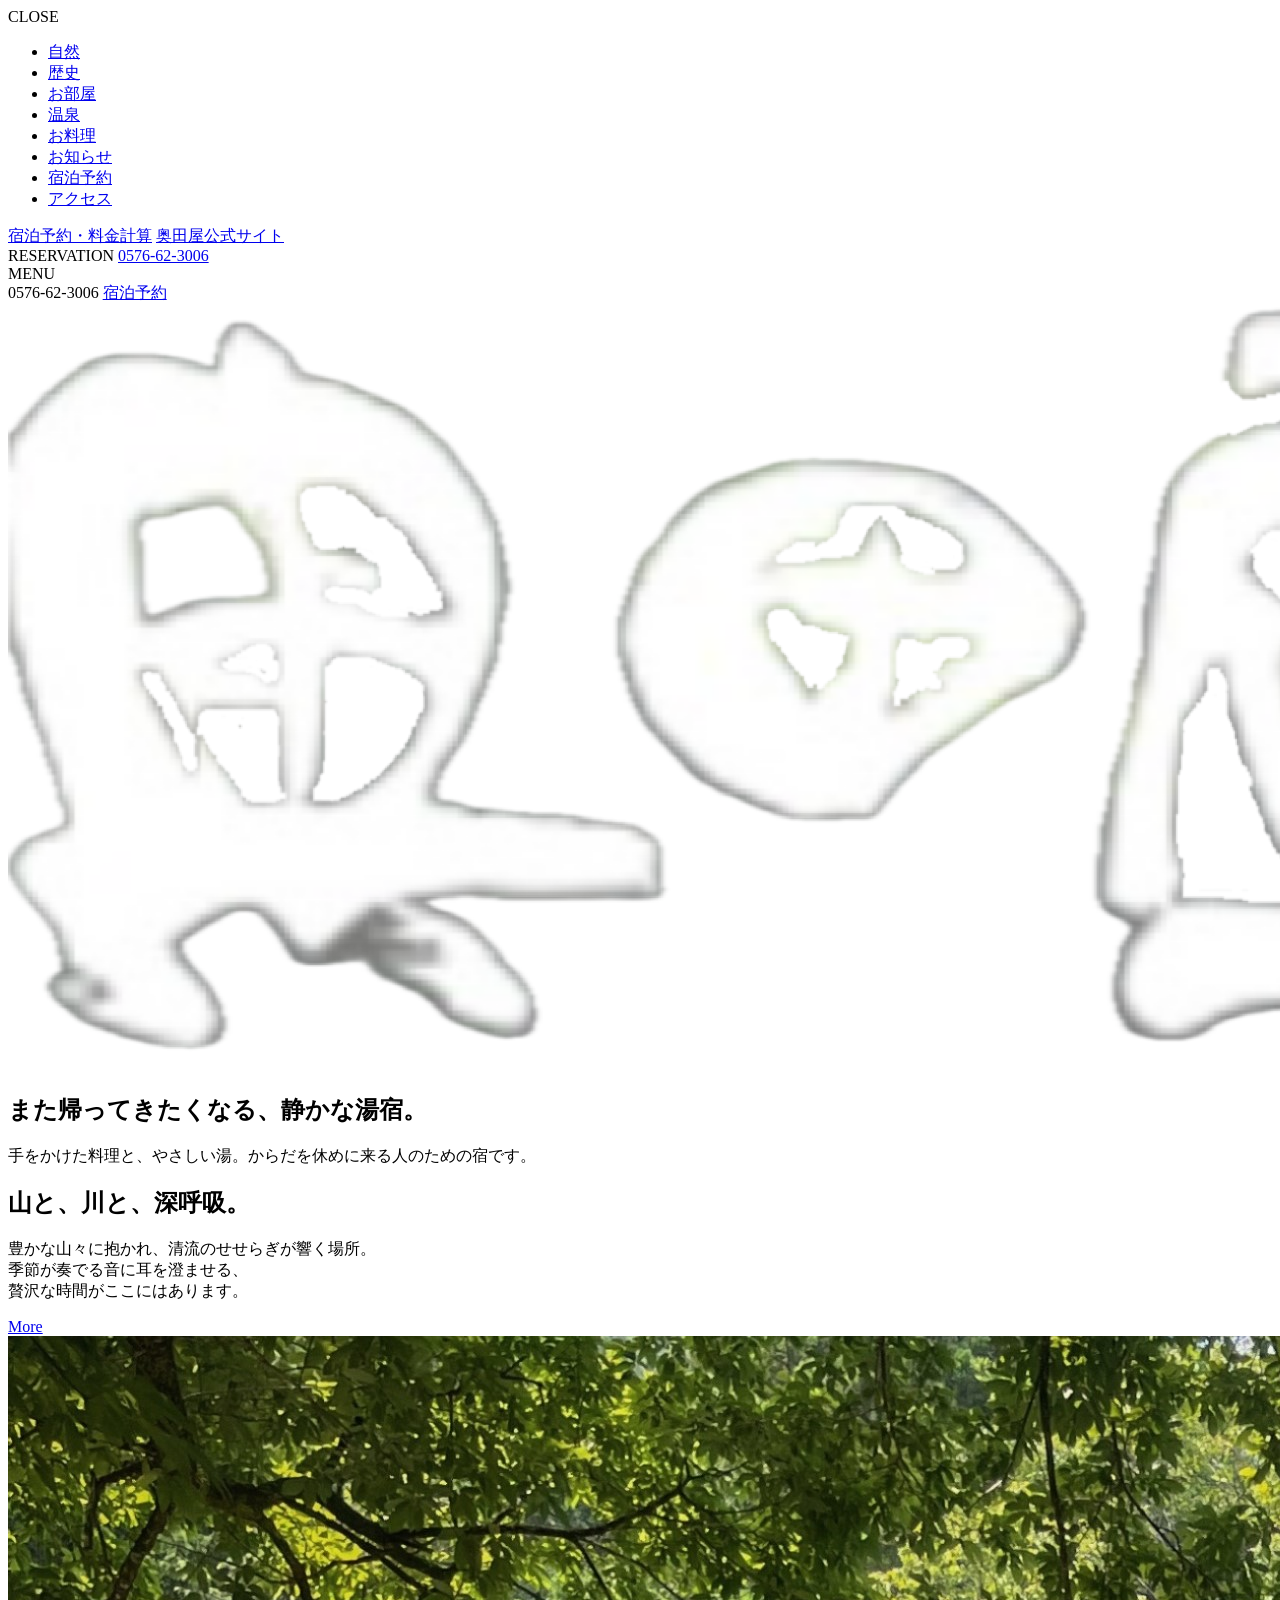
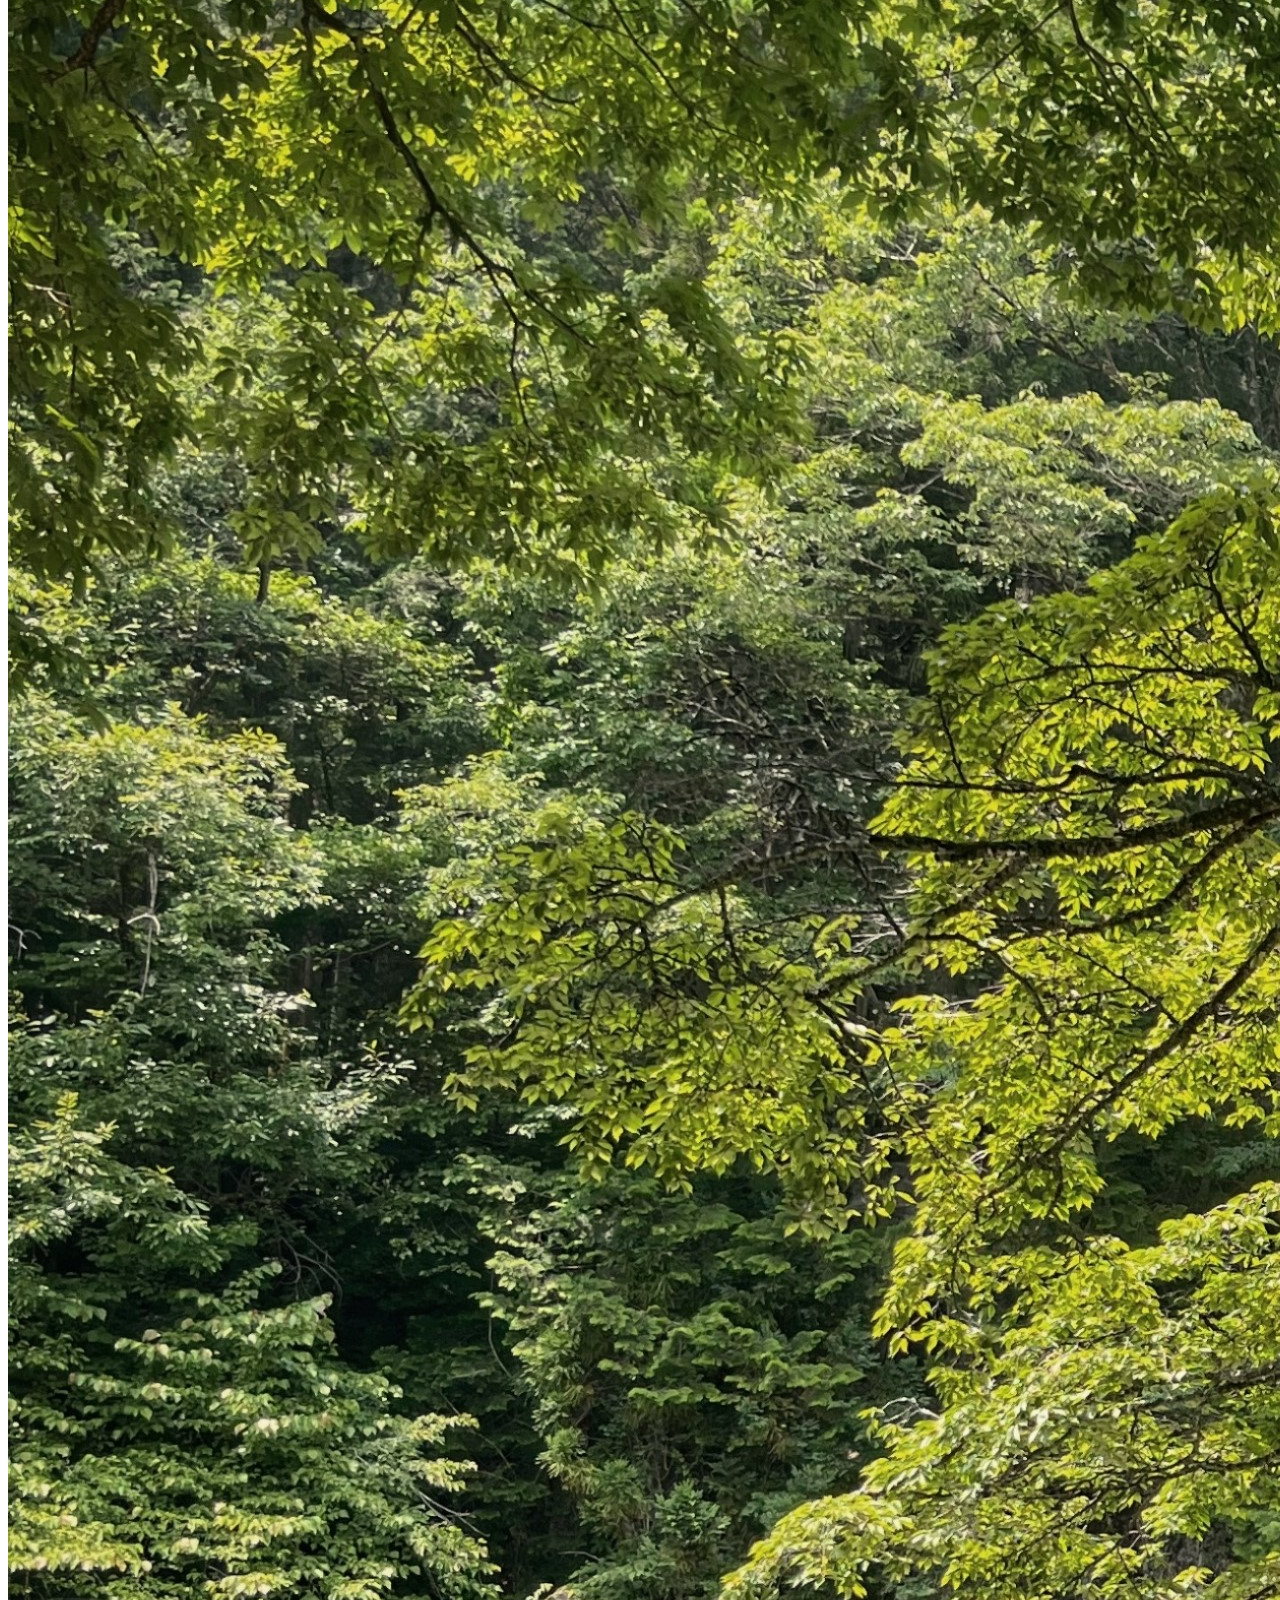
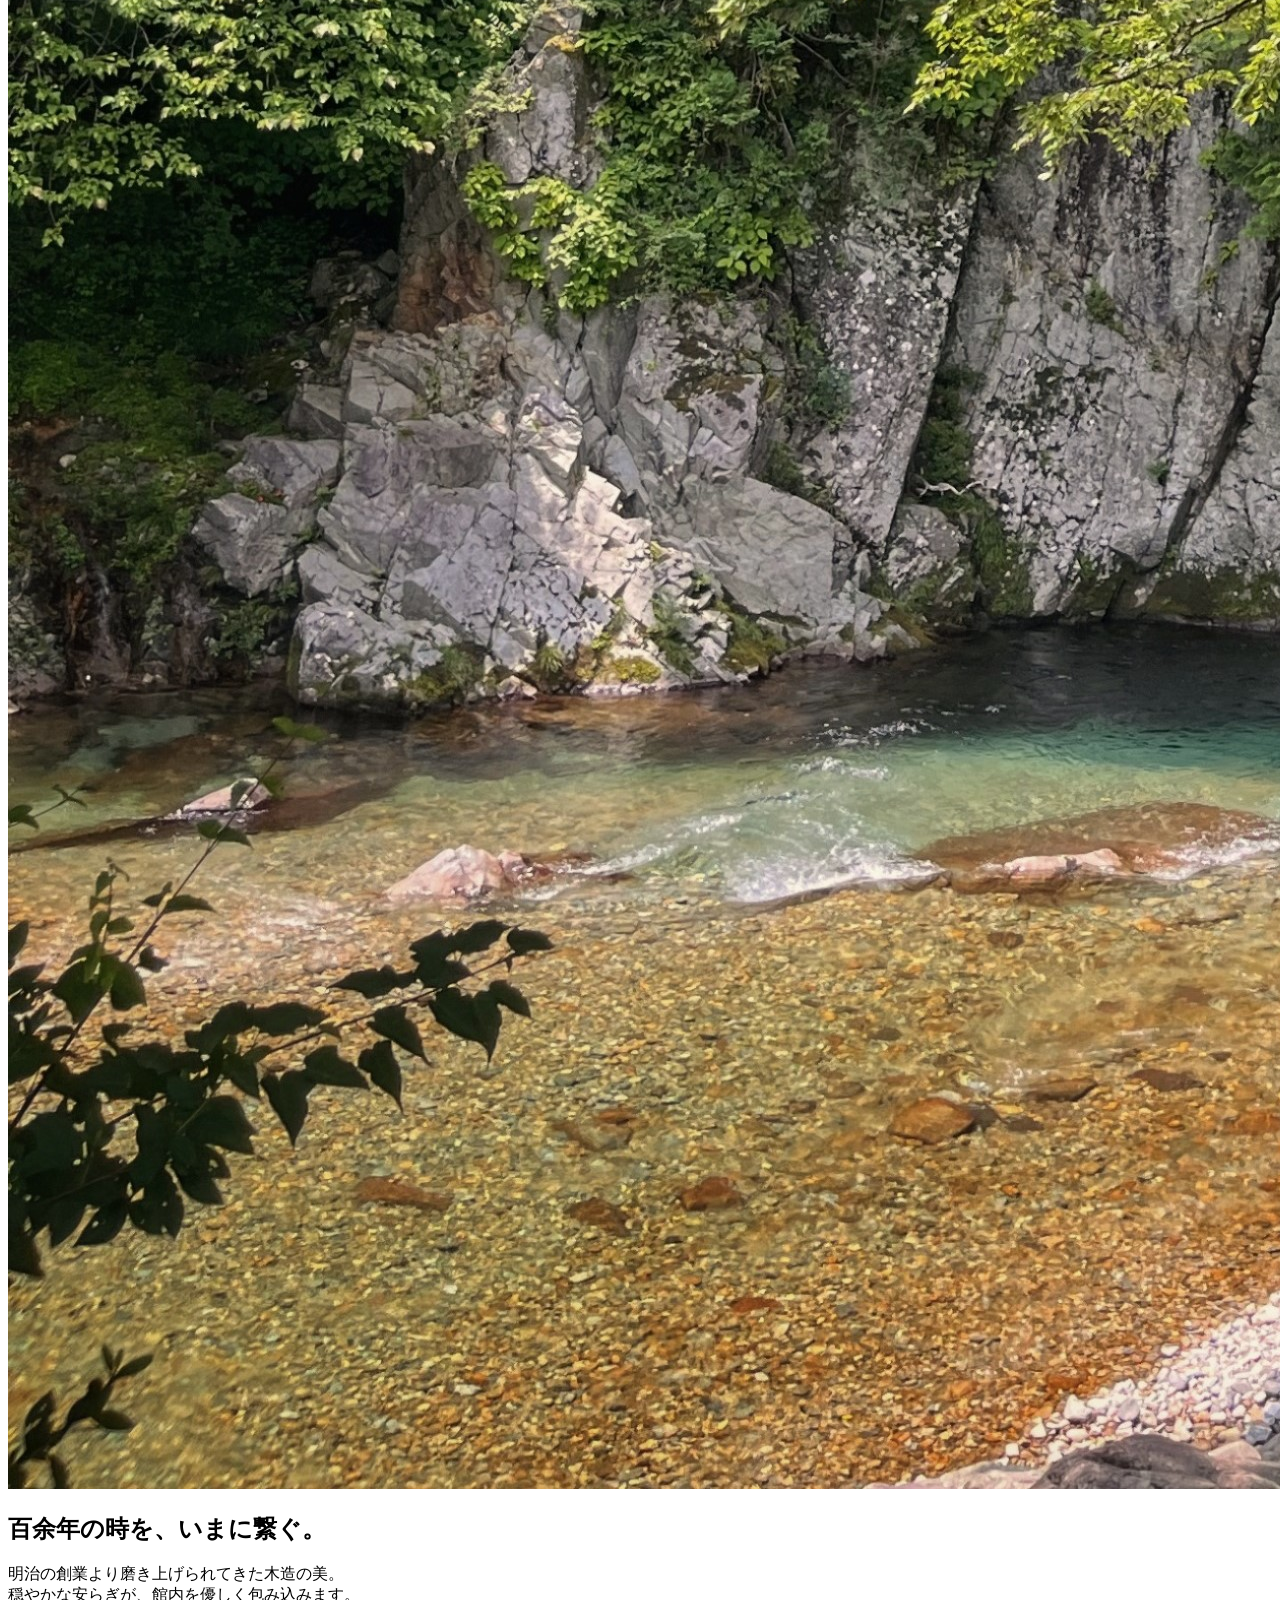
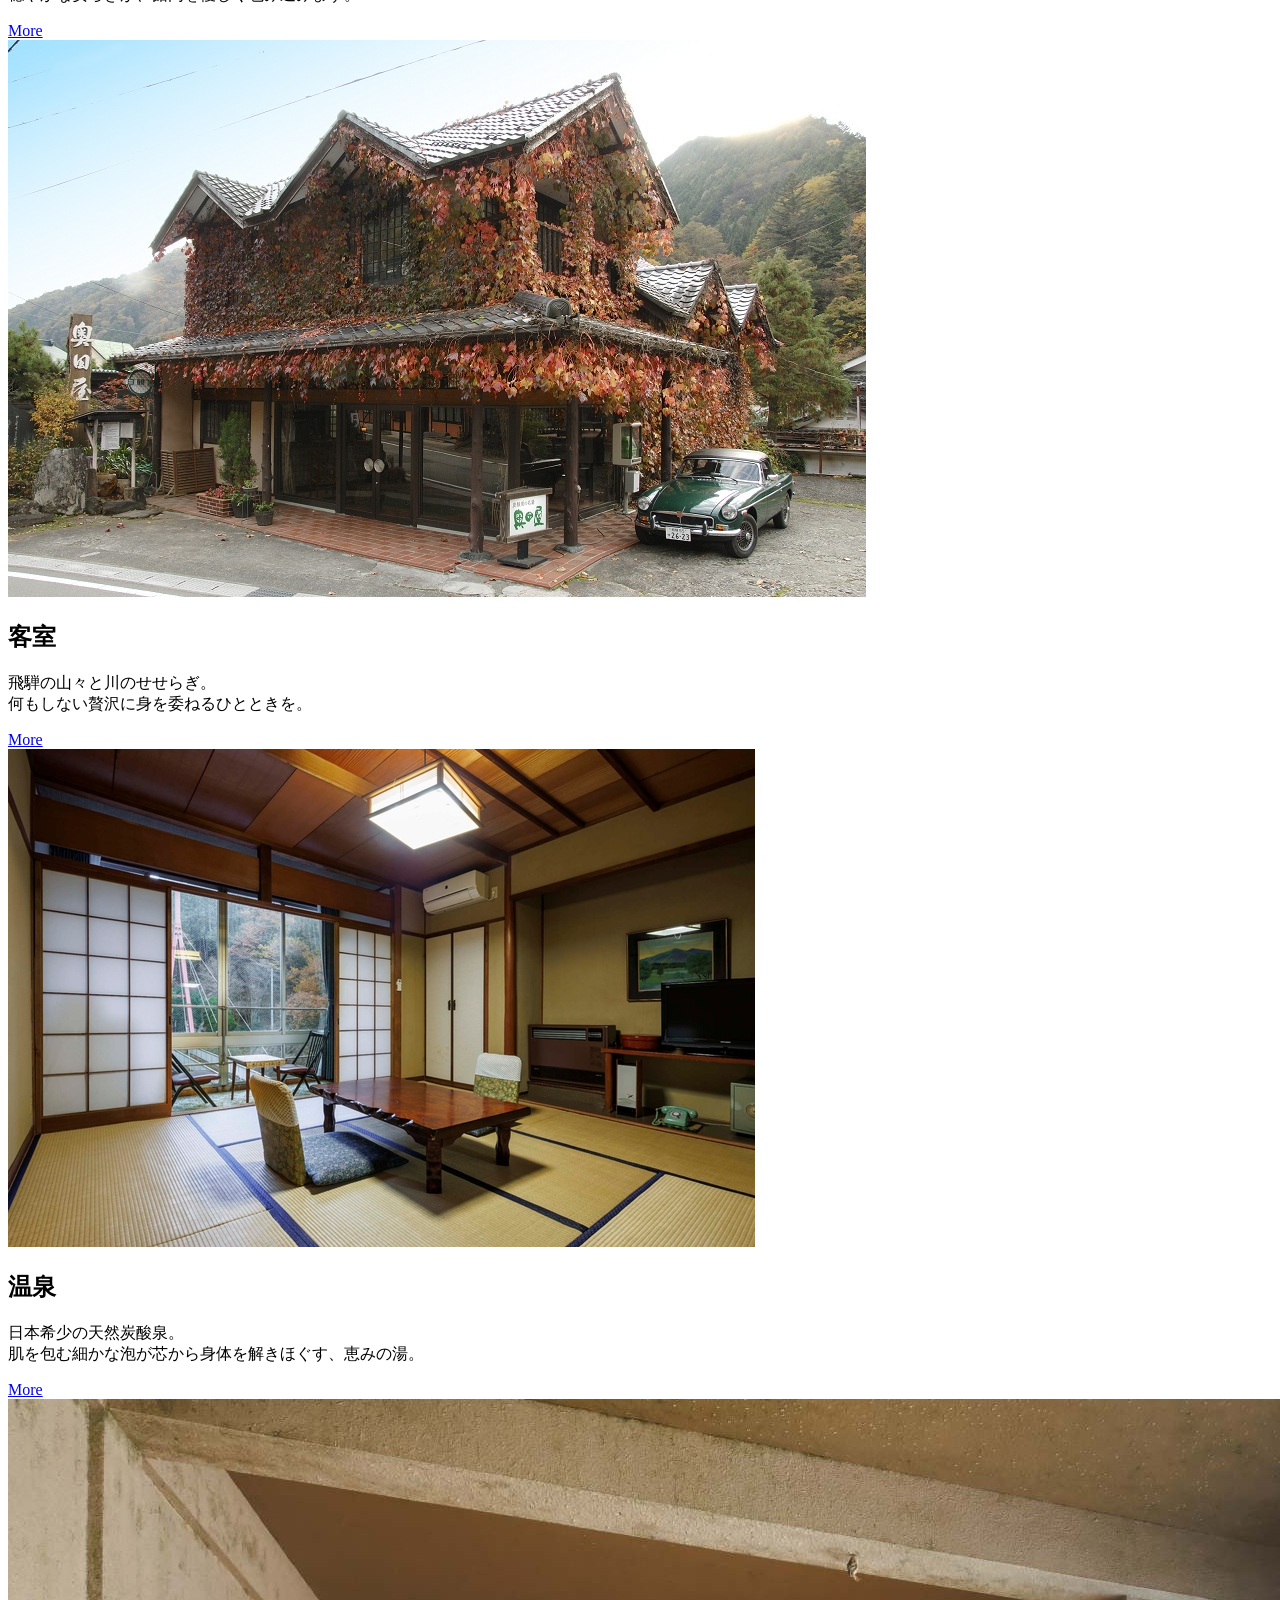
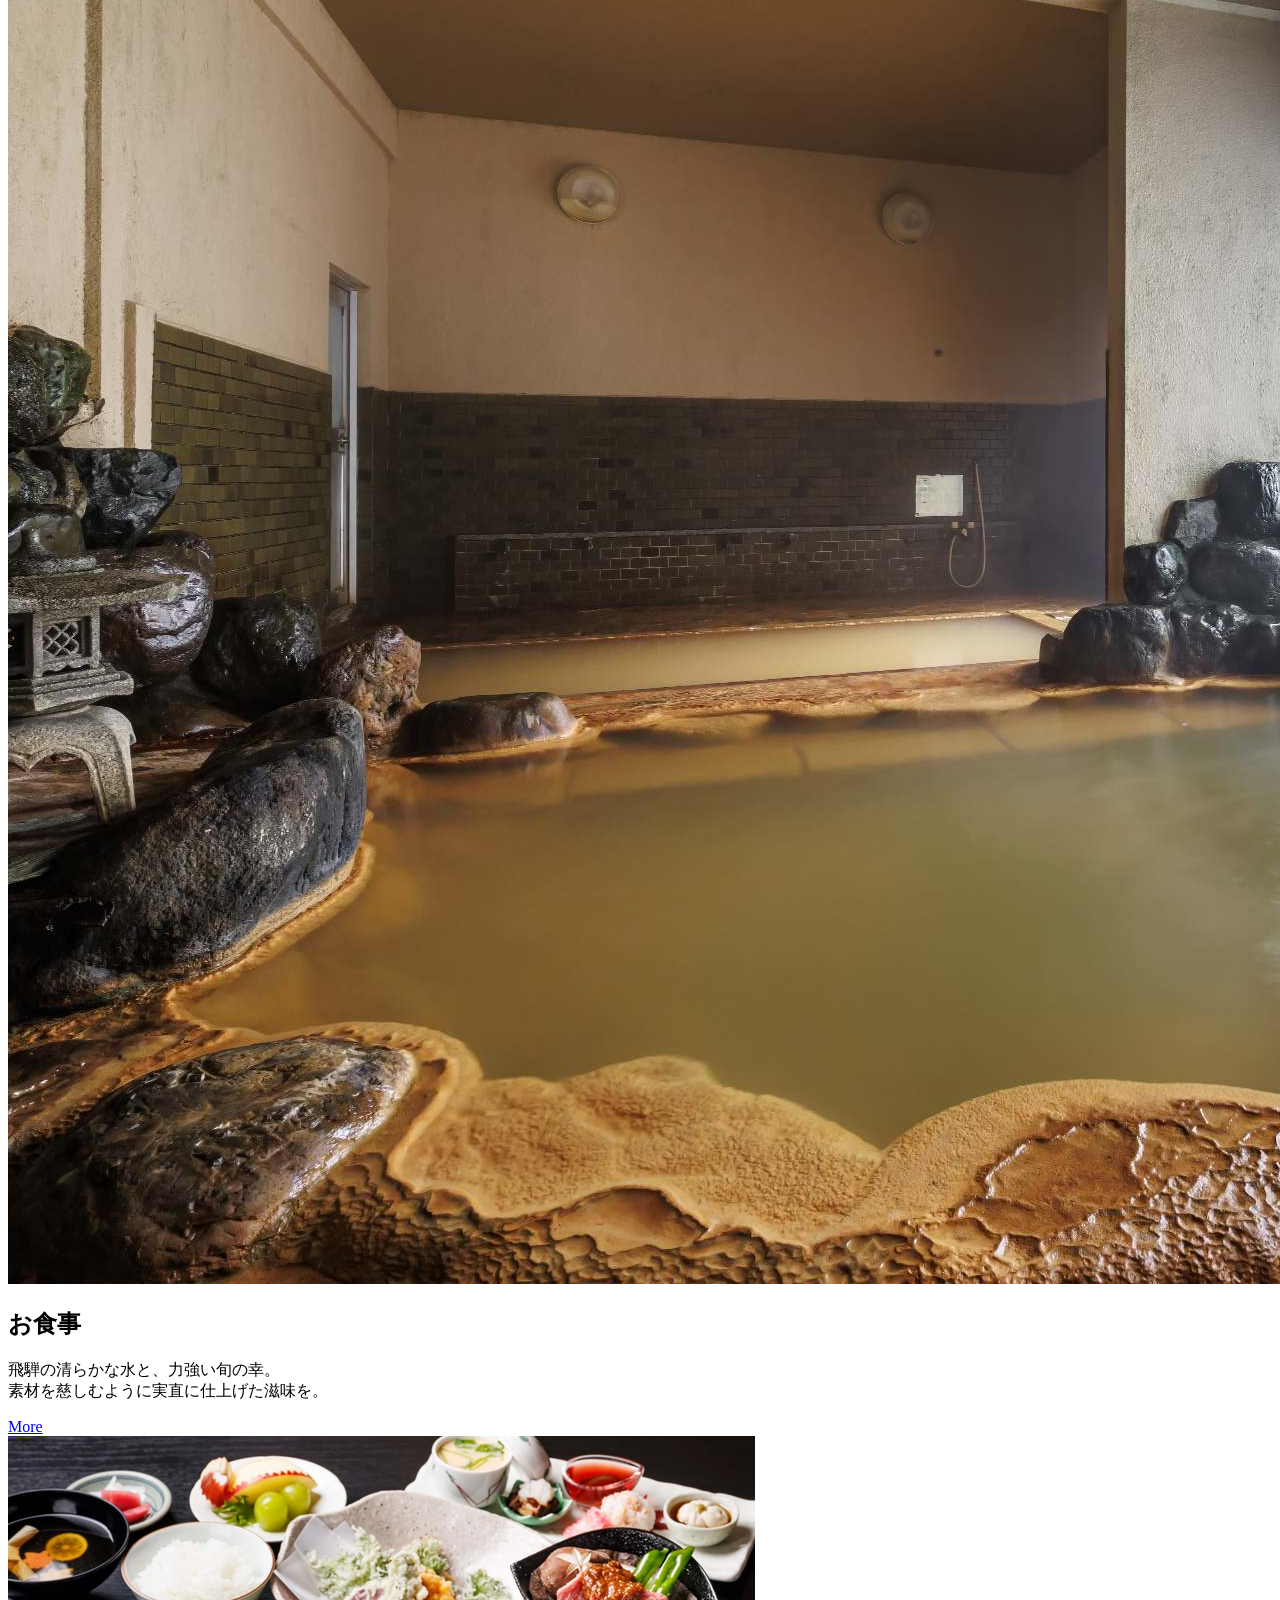
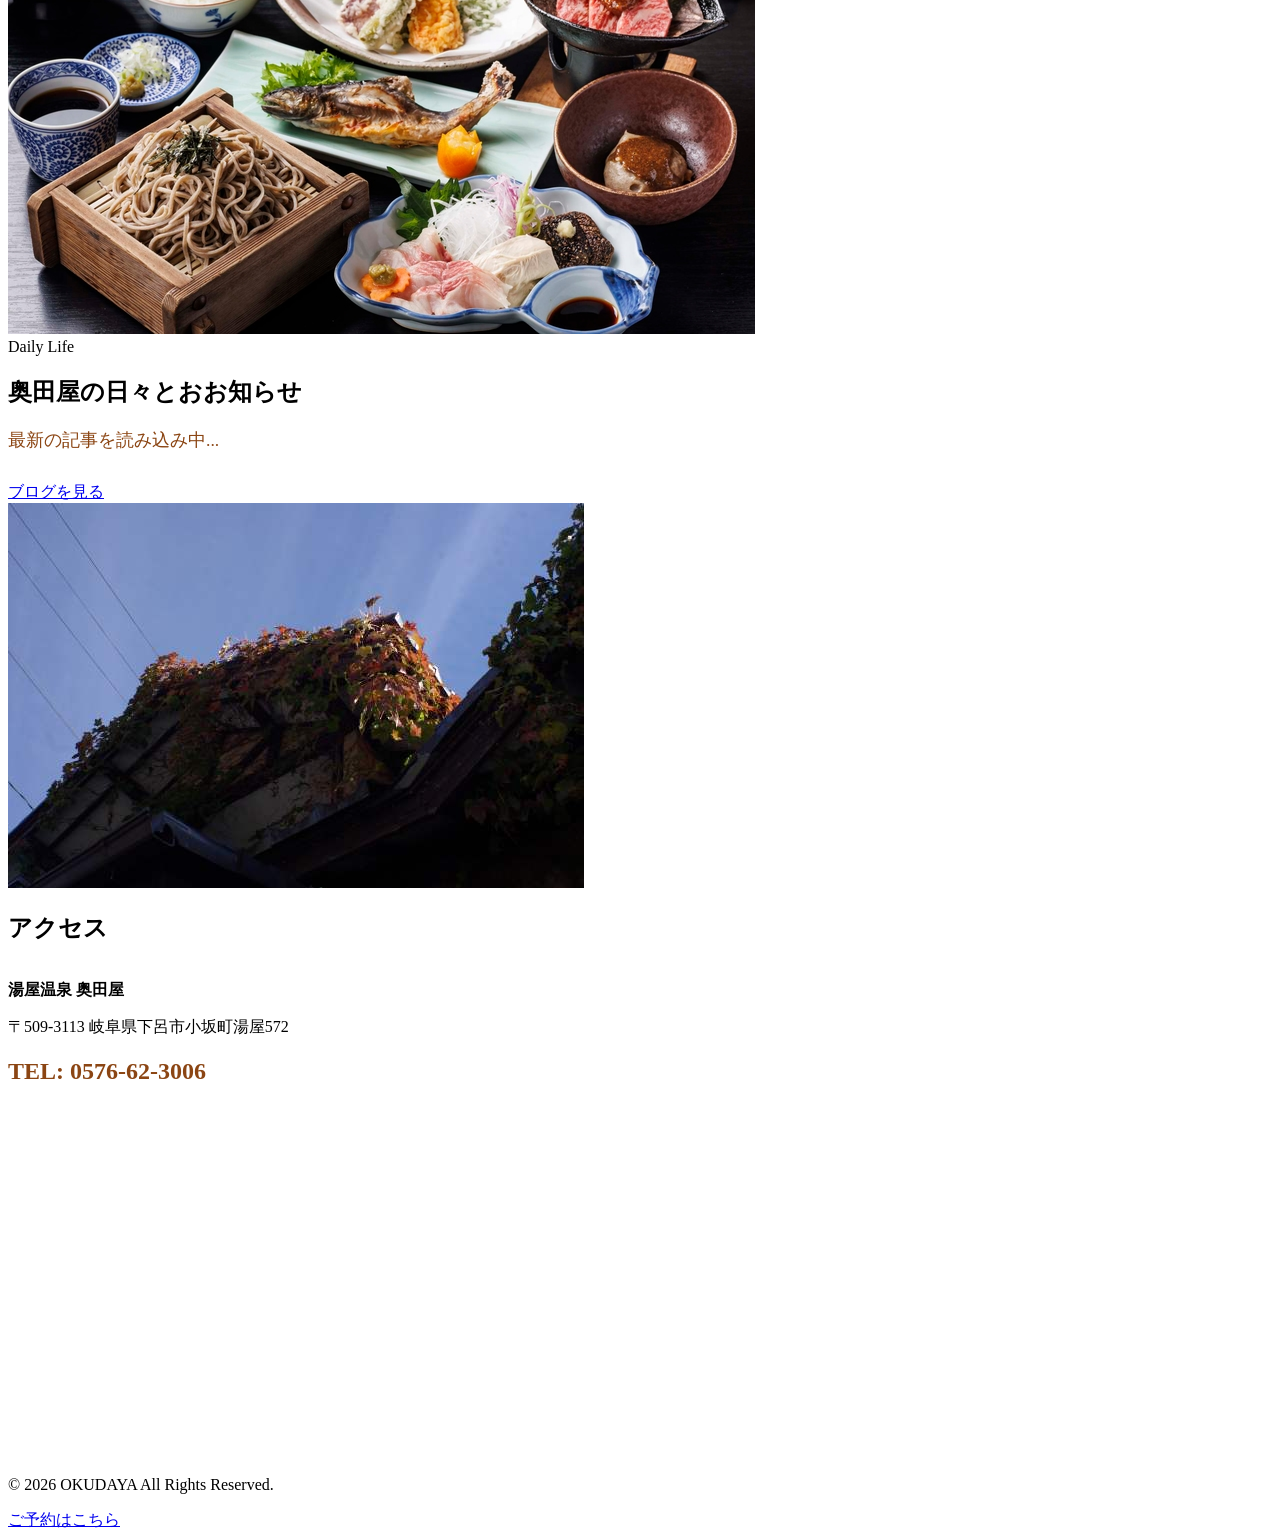
==== index.html @ e30a8716 "Fix: renamed to index.html" ====
<!DOCTYPE html>
<html lang="ja">
<head>
    <meta charset="UTF-8" />
    <meta name="viewport" content="width=device-width, initial-scale=1.0" />
    <title>奥田屋｜また帰ってきたくなる、静かな湯宿。</title>
    <link rel="stylesheet" href="demo.css">
</head>
<body>

    <div id="full-menu" class="menu-overlay">
        <div class="menu-close-trigger" onclick="closeMenu()">
            <div class="close-icon"></div>
            <span class="close-label">CLOSE</span>
        </div>
        <div class="menu-flex-container">
            <div class="menu-left">
                <ul>
                    <li><a href="nature.html">自然</a></li>
                    <li><a href="history.html">歴史</a></li>
                    <li><a href="room.html">お部屋</a></li>
                    <li><a href="onsen.html">温泉</a></li>
                    <li><a href="food.html">お料理</a></li>
                    <li><a href="news.html">お知らせ</a></li>
                    <li><a href="reserve.html">宿泊予約</a></li>
                    <li><a href="#access" onclick="closeMenu()">アクセス</a></li>
                </ul>
            </div>
            <div class="menu-right">
                <div class="menu-sub-links">
                    <a href="reserve.html">宿泊予約・料金計算</a>
                    <a href="http://www.okudaya.jp/">奥田屋公式サイト</a>
                </div>
                <div class="menu-footer-info">
                    <span class="label">RESERVATION</span>
                    <a href="tel:0576-62-3006" class="tel">0576-62-3006</a>
                </div>
            </div>
        </div>
    </div>

    <header class="site-header">
        <div class="header-inner">
            <div class="menu-trigger" onclick="openMenu()">
                <div class="menu-icon"></div>
                <span class="menu-label">MENU</span>
            </div>
            <div class="header-contact">
                <span class="header-tel">0576-62-3006</span>
                <a href="reserve.html" class="header-btn">宿泊予約</a>
            </div>
        </div>
    </header>

    <section class="hero">
        <div class="hero-slider">
            <div class="slide" style="background-image: url('images/nature.jpg');"></div>
            <div class="slide" style="background-image: url('images/food.jpg');"></div>
            <div class="slide" style="background-image: url('images/history.jpg');"></div>
            <div class="slide" style="background-image: url('images/onsen.jpg');"></div>
            <div class="slide" style="background-image: url('images/room.jpg');"></div>
        </div>
        <div class="hero-inner">
            <div class="hero-logo"><img src="images/okudaya.png" alt="奥田屋"></div>
            <h1 class="main-copy">また帰ってきたくなる、静かな湯宿。</h1>
            <p class="sub-copy">手をかけた料理と、やさしい湯。からだを休めに来る人のための宿です。</p>
        </div>
    </section>

    <main>
        <section class="alternating-section">
            <div class="section-container">
                <div class="text-content reveal">
                    <h2 class="section-title">山と、川と、深呼吸。</h2>
                    <p>豊かな山々に抱かれ、清流のせせらぎが響く場所。<br>季節が奏でる音に耳を澄ませる、<br>贅沢な時間がここにはあります。</p>
                    <a href="nature.html" class="btn-more">More</a>
                </div>
                <div class="image-box reveal">
                    <img src="images/osaka.jpg" alt="自然">
                </div>
            </div>
        </section>

        <section class="alternating-section">
            <div class="section-container reverse">
                <div class="text-content reveal">
                    <h2 class="section-title">百余年の時を、いまに繋ぐ。</h2>
                    <p>明治の創業より磨き上げられてきた木造の美。<br>穏やかな安らぎが、館内を優しく包み込みます。</p>
                    <a href="history.html" class="btn-more">More</a>
                </div>
                <div class="image-box reveal">
                    <img src="images/history.jpg" alt="歴史">
                </div>
            </div>
        </section>

        <section class="alternating-section">
            <div class="section-container">
                <div class="text-content reveal">
                    <h2 class="section-title">客室</h2>
                    <p>飛騨の山々と川のせせらぎ。<br>何もしない贅沢に身を委ねるひとときを。</p>
                    <a href="room.html" class="btn-more">More</a>
                </div>
                <div class="image-box reveal">
                    <img src="images/room.jpg" alt="客室">
                </div>
            </div>
        </section>

        <section class="alternating-section">
            <div class="section-container reverse">
                <div class="text-content reveal">
                    <h2 class="section-title">温泉</h2>
                    <p>日本希少の天然炭酸泉。<br>肌を包む細かな泡が芯から身体を解きほぐす、恵みの湯。</p>
                    <a href="onsen.html" class="btn-more">More</a>
                </div>
                <div class="image-box reveal">
                    <img src="images/onsen.jpg" alt="温泉">
                </div>
            </div>
        </section>

        <section class="alternating-section">
            <div class="section-container">
                <div class="text-content reveal">
                    <h2 class="section-title">お食事</h2>
                    <p>飛騨の清らかな水と、力強い旬の幸。<br>素材を慈しむように実直に仕上げた滋味を。</p>
                    <a href="food.html" class="btn-more">More</a>
                </div>
                <div class="image-box reveal">
                    <img src="images/food.jpg" alt="お食事">
                </div>
            </div>
        </section>

        <section class="home-news-section">
            <div class="section-container">
                <div class="news-banner reveal">
                    <div class="news-banner-text">
                        <span class="sub-title">Daily Life</span>
                        <h2>奥田屋の日々とおお知らせ</h2>
                        <div id="latest-news-ticker" style="margin-bottom: 30px;">
                            <p style="font-size: 1.1rem; color: #8b4513;">最新の記事を読み込み中...</p>
                        </div>
                        <a href="news.html" class="btn-primary">ブログを見る</a>
                    </div>
                    <div class="news-banner-img">
                        <img src="images/R10.jpg" alt="日常" id="latest-news-img">
                    </div>
                </div>
            </div>
        </section>

        <section id="access">
            <div class="section-container reveal" style="flex-direction: column; align-items: flex-start;">
                <h2 class="section-title">アクセス</h2>
                <div style="width: 100%; display: flex; gap: 40px; flex-wrap: wrap;">
                    <div class="text-content">
                        <p><strong>湯屋温泉 奥田屋</strong></p>
                        <p>〒509-3113 岐阜県下呂市小坂町湯屋572</p>
                        <p style="margin: 20px 0; font-size: 1.5rem; font-weight: bold; color: #8b4513;">TEL: 0576-62-3006</p>
                    </div>
                    <div style="flex: 1.5; min-width: 300px; height: 400px;">
                        <iframe src="https://www.google.com/maps/embed?pb=!1m18!1m12!1m3!1d3234.33234208226!2d137.288219!3d35.914264!2m3!1f0!2f0!3f0!3m2!1i1024!2i768!4f13.1!3m3!1m2!1s0x6002dd34b8c9c43d%3A0xc68e7b9260655554!2z5aWl55Sw5bGL!5e0!3m2!1sja!2sjp!4v1710000000000" 
                        width="100%" height="100%" style="border:0;" allowfullscreen="" loading="lazy"></iframe>
                    </div>
                </div>
            </div>
        </section>
    </main>

    <footer>
        <div style="margin-bottom: 40px;">
            <img src="images/okudaya.png" alt="奥田屋" style="width: 150px; filter: brightness(0) invert(1); opacity: 0.8;">
        </div>
        <p>© 2026 OKUDAYA All Rights Reserved.</p>
        <a href="reserve.html" class="btn-reserve">ご予約はこちら</a>
    </footer>

    <script>
        function openMenu() { document.getElementById('full-menu').classList.add('is-open'); }
        function closeMenu() { document.getElementById('full-menu').classList.remove('is-open'); }

        const revealElements = document.querySelectorAll('.reveal');
        const observerOptions = {
            root: null,
            rootMargin: '0px',
            threshold: 0.1 
        };

        const observer = new IntersectionObserver((entries) => {
            entries.forEach(entry => {
                if (entry.isIntersecting) {
                    entry.target.classList.add('is-visible');
                } else {
                    entry.target.classList.remove('is-visible');
                }
            });
        }, observerOptions);

        revealElements.forEach(el => observer.observe(el));

        async function getLatestNews() {
            const serviceId = 'harukisuzuki';
            const apiKey = 'IDQzemamCPD5LBX71CX7wcmdXTh57JQ7bQMJ';
            try {
                const res = await fetch(`https://${serviceId}.microcms.io/api/v1/blogs?limit=1`, {
                    headers: { 'X-MICROCMS-API-KEY': apiKey }
                });
                const data = await res.json();
                if (data.contents.length > 0) {
                    const post = data.contents[0];
                    const date = new Date(post.publishedAt).toLocaleDateString('ja-JP').replace(/\//g, '.');
                    document.getElementById('latest-news-ticker').innerHTML = `
                        <p style="font-size: 0.9rem; color: #8b4513; margin-bottom: 5px;">${date} 更新</p>
                        <p style="font-size: 1.2rem; color: #333; font-weight: bold;">${post.title}</p>
                    `;
                    if(post.eyecatch) document.getElementById('latest-news-img').src = post.eyecatch.url;
                }
            } catch (e) { console.log("News fetch error"); }
        }
        getLatestNews();
    </script>
</body>
</html>
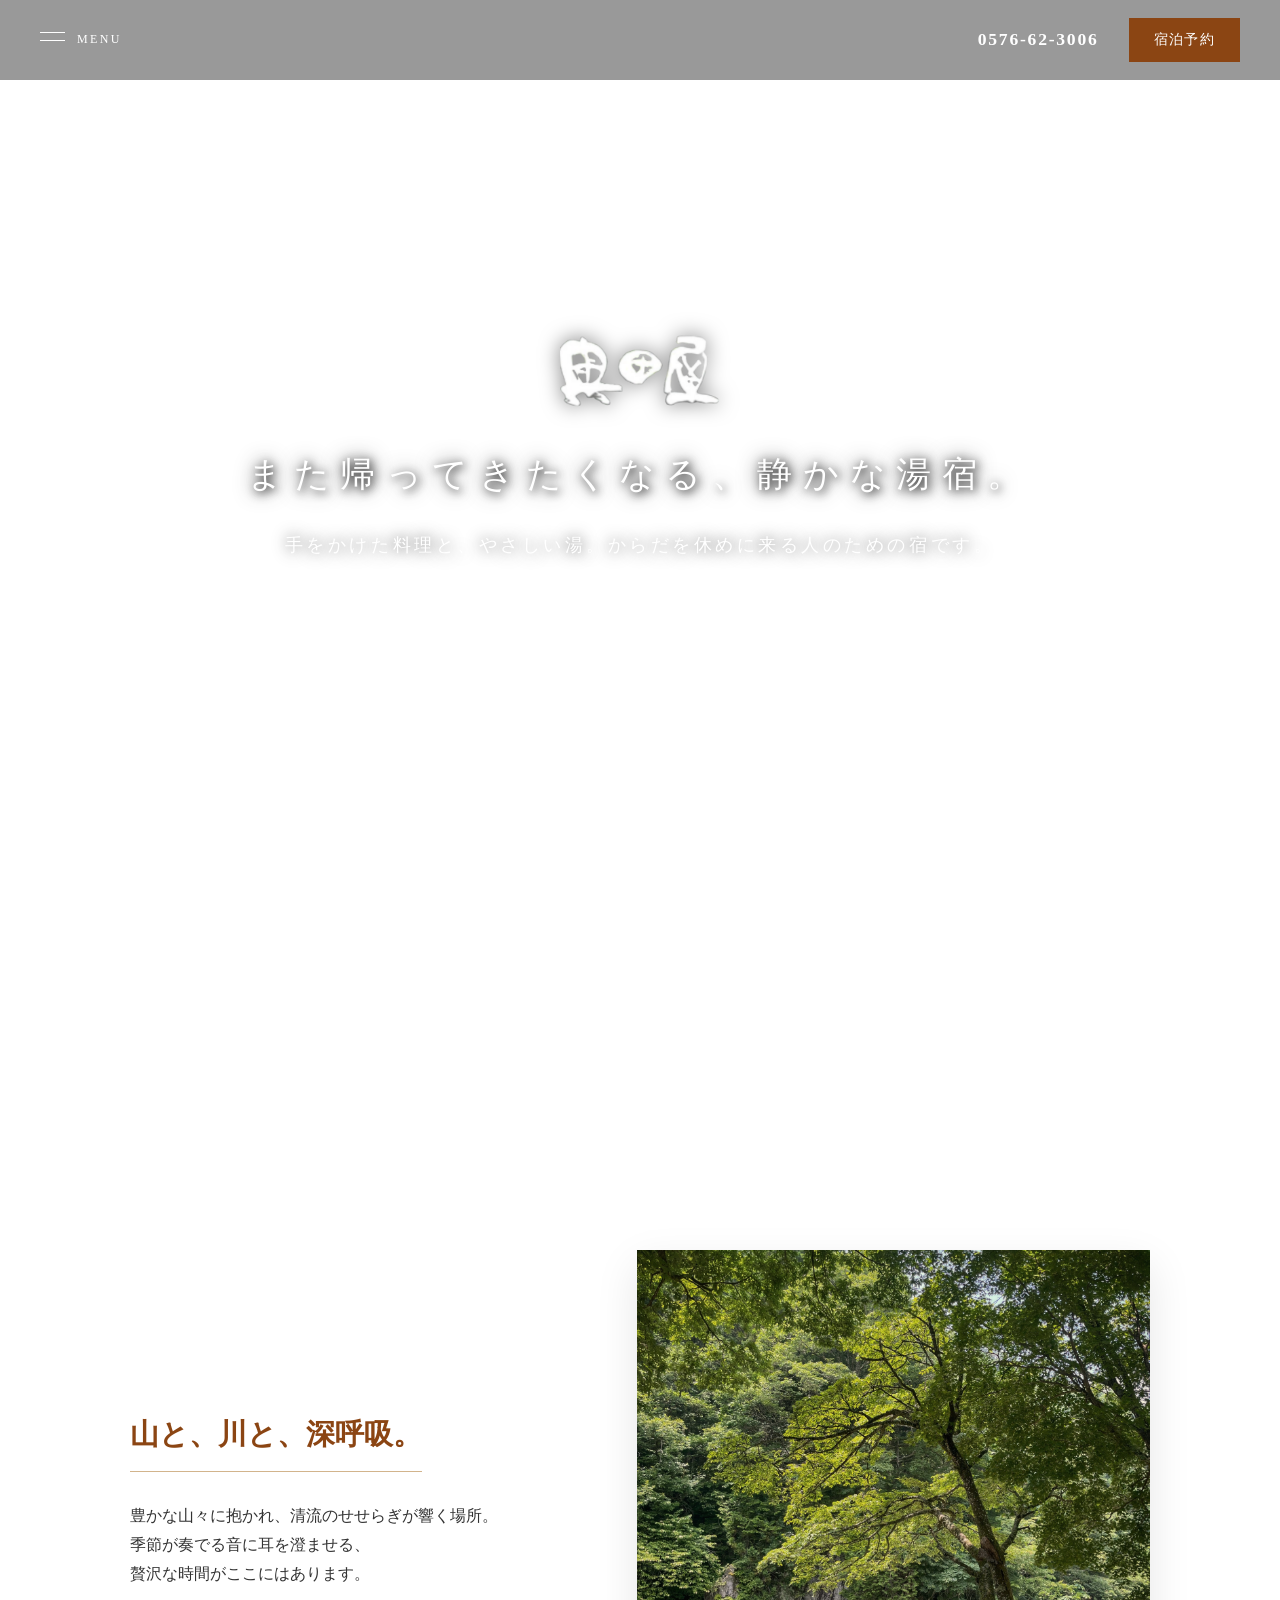
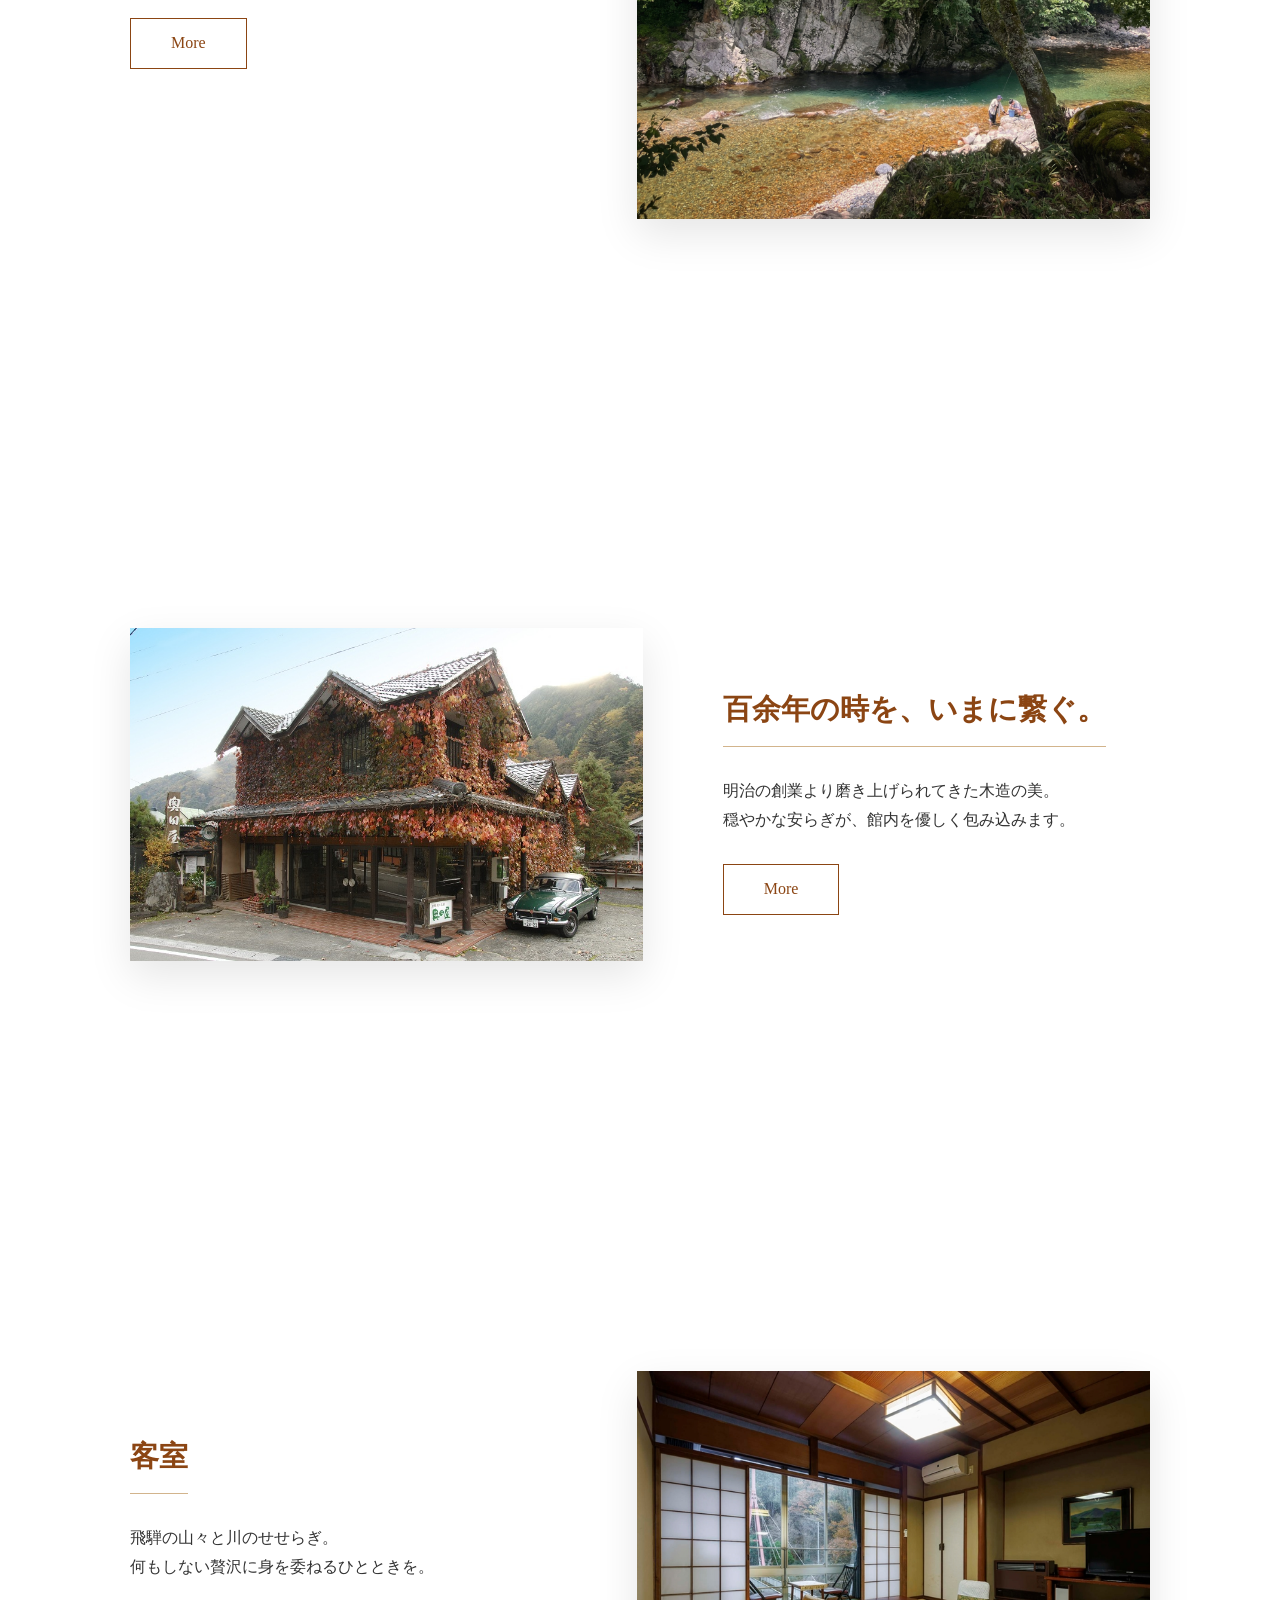
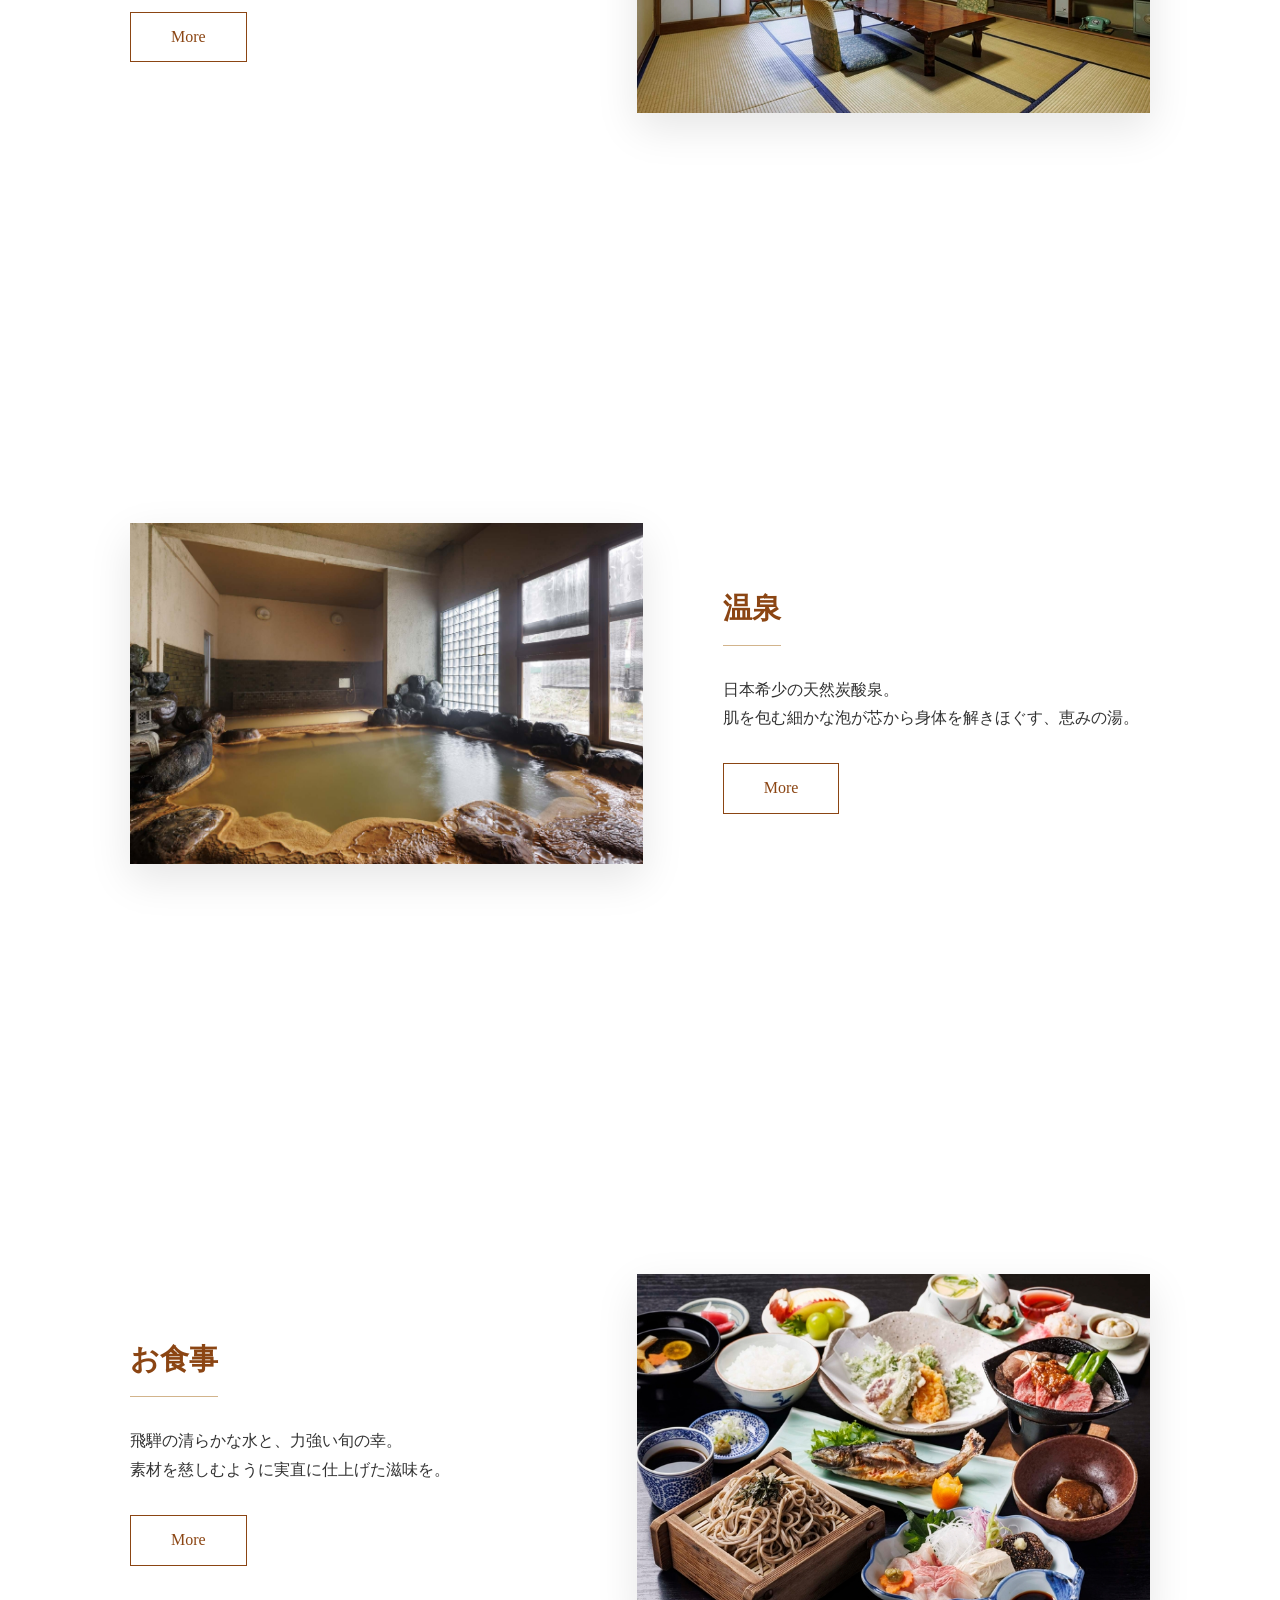
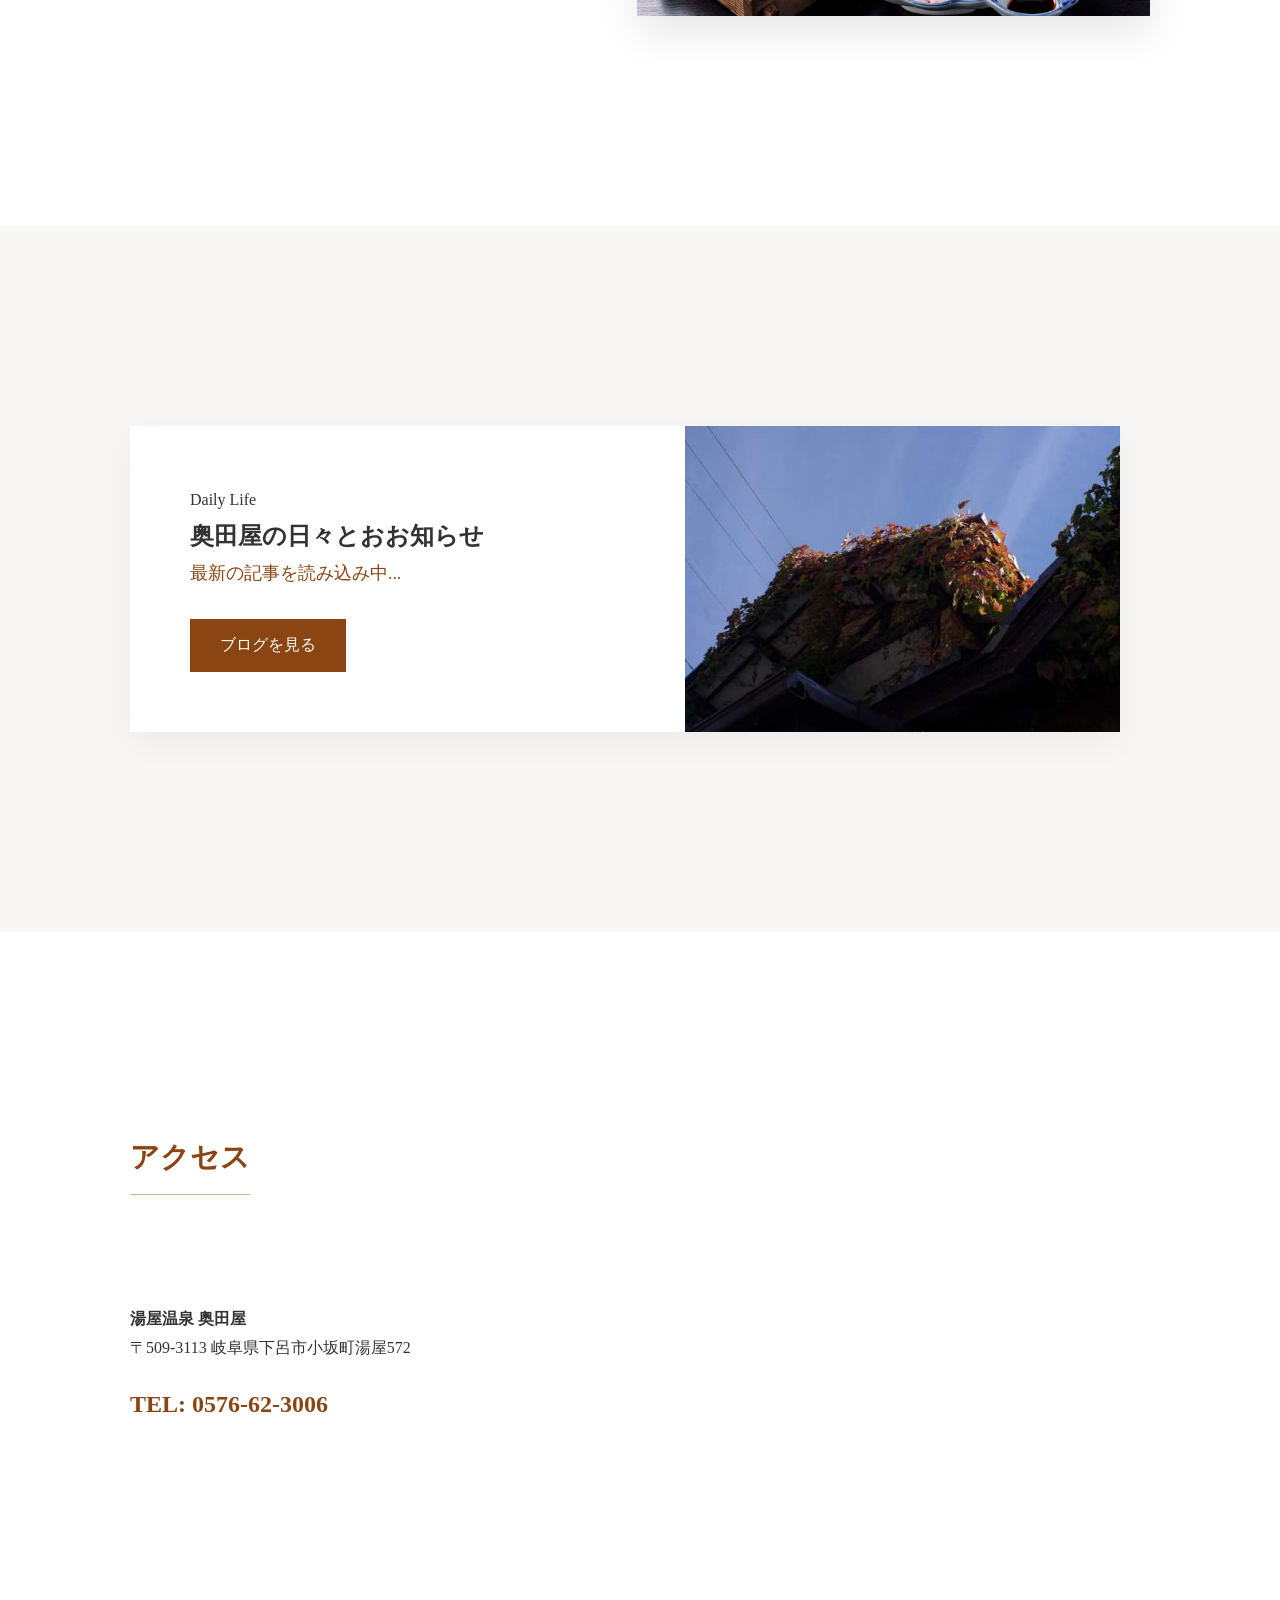
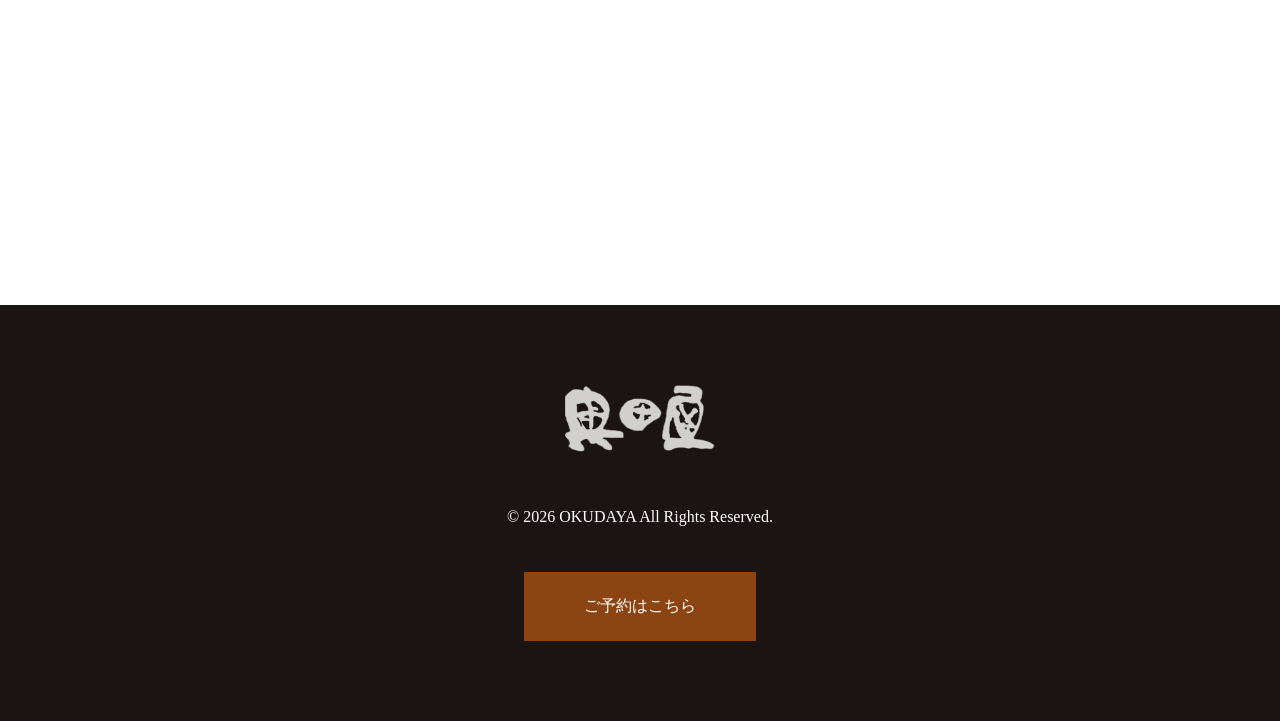
==== commit cbd5af0f: "Change stylesheet link from demo.css to index.css" ====
--- a/index.html
+++ b/index.html
@@ -5,7 +5,7 @@
     <meta charset="UTF-8" />
     <meta name="viewport" content="width=device-width, initial-scale=1.0" />
     <title>奥田屋｜また帰ってきたくなる、静かな湯宿。</title>
-    <link rel="stylesheet" href="demo.css">
+    <link rel="stylesheet" href="index.css">
 </head>
 <body>
 
@@ -223,4 +223,4 @@
         getLatestNews();
     </script>
 </body>
-</html>+</html>
--- a/index.css
+++ b/index.css
@@ -0,0 +1,147 @@
+/* 1. 基本設定 */
+* { margin: 0; padding: 0; box-sizing: border-box; }
+body {
+    font-family: "Yu Mincho", "Hiragino Mincho ProN", serif;
+    color: #333;
+    line-height: 1.8;
+    background: #fff;
+    overflow-x: hidden;
+}
+
+/* 2. ヘッダー */
+.site-header {
+    position: fixed;
+    top: 0; left: 0; width: 100%;
+    height: 80px;
+    background: rgba(0, 0, 0, 0.4);
+    backdrop-filter: blur(8px);
+    z-index: 1000;
+    display: flex;
+    align-items: center;
+    padding: 0 40px;
+    color: #fff;
+}
+.header-inner {
+    width: 100%;
+    display: flex;
+    justify-content: space-between;
+    align-items: center;
+}
+.menu-trigger { cursor: pointer; display: flex; align-items: center; gap: 12px; }
+.menu-icon { width: 25px; height: 1px; background: #fff; position: relative; }
+.menu-icon::before, .menu-icon::after { content: ""; position: absolute; width: 100%; height: 1px; background: #fff; }
+.menu-icon::before { top: -8px; }
+.menu-icon::after { bottom: 8px; }
+.menu-label { font-size: 0.75rem; letter-spacing: 0.2em; }
+.header-contact { display: flex; align-items: center; gap: 30px; }
+.header-tel { font-size: 1.1rem; font-weight: bold; letter-spacing: 0.1em; }
+.header-btn { background: #8b4513; color: #fff !important; padding: 10px 25px; font-size: 0.85rem; letter-spacing: 0.1em; text-decoration: none; }
+
+/* 3. ヒーロー・スライダー */
+.hero {
+    position: relative;
+    height: 100vh;
+    display: flex;
+    align-items: center;
+    justify-content: center;
+    text-align: center;
+    color: #fff;
+    overflow: hidden;
+}
+.hero-slider { position: absolute; top: 0; left: 0; width: 100%; height: 100%; z-index: 0; }
+.slide {
+    position: absolute;
+    top: 0; left: 0; width: 100%; height: 100%;
+    background-size: cover; background-position: center;
+    opacity: 0;
+    animation: fadeSlider 25s infinite;
+}
+.slide:nth-child(1) { animation-delay: 0s; }
+.slide:nth-child(2) { animation-delay: 5s; }
+.slide:nth-child(3) { animation-delay: 10s; }
+.slide:nth-child(4) { animation-delay: 15s; }
+.slide:nth-child(5) { animation-delay: 20s; }
+
+@keyframes fadeSlider {
+    0% { opacity: 0; transform: scale(1.0); }
+    8% { opacity: 1; }
+    20% { opacity: 1; }
+    28% { opacity: 0; transform: scale(1.05); }
+    100% { opacity: 0; }
+}
+
+.hero-inner { position: relative; z-index: 2; padding: 0 20px; }
+.hero-logo img { width: 160px; margin-bottom: 25px; filter: drop-shadow(0 0 10px rgba(0,0,0,0.5)); }
+.main-copy { 
+    font-size: 2.2rem; letter-spacing: 0.3em; margin-bottom: 20px; font-weight: 400; 
+    text-shadow: 0 0 20px rgba(0,0,0,0.8), 2px 2px 10px rgba(0,0,0,0.9), -1px -1px 0 rgba(255,255,255,0.1);
+}
+.sub-copy { font-size: 1.1rem; letter-spacing: 0.2em; line-height: 2.2; text-shadow: 0 0 15px rgba(0,0,0,0.8); }
+
+/* 4. メニューオーバーレイ */
+.menu-overlay {
+    position: fixed;
+    top: 0; left: 0; width: 100%; height: 100%;
+    background: #1a1512; z-index: 2000;
+    opacity: 0; visibility: hidden;
+    transition: 0.5s cubic-bezier(0.2, 1, 0.2, 1);
+}
+.menu-overlay.is-open { opacity: 1; visibility: visible; }
+.menu-close-trigger { position: absolute; top: 40px; left: 40px; cursor: pointer; display: flex; align-items: center; gap: 12px; z-index: 2100; }
+.close-icon { width: 25px; height: 25px; position: relative; }
+.close-icon::before, .close-icon::after { content: ""; position: absolute; top: 50%; left: 0; width: 100%; height: 1px; background: #fff; }
+.close-icon::before { transform: rotate(45deg); }
+.close-icon::after { transform: rotate(-45deg); }
+.close-label { color: #fff; font-size: 0.75rem; letter-spacing: 0.2em; }
+.menu-flex-container { display: flex; height: 100%; align-items: center; padding: 0 10%; max-width: 1400px; margin: 0 auto; }
+.menu-left { flex: 1.2; }
+.menu-left a { color: #fff; font-size: 2.2rem; display: block; margin-bottom: 25px; text-decoration: none; letter-spacing: 0.1em; transition: 0.3s; }
+.menu-left a:hover { color: #d2b48c; padding-left: 10px; }
+.menu-right { flex: 0.8; color: #fff; text-align: left; border-left: 1px solid rgba(255,255,255,0.1); padding-left: 60px; }
+.menu-sub-links a { color: rgba(255,255,255,0.6); display: block; margin-bottom: 15px; text-decoration: none; font-size: 0.85rem; }
+.tel { font-size: 2rem; color: #fff; text-decoration: none; font-weight: bold; }
+
+/* 5. 余白 & アニメーション設定 */
+main { margin-top: 150px; }
+section { padding: 200px 0; }
+
+.reveal {
+    opacity: 0;
+    transform: translateY(60px);
+    transition: opacity 1.5s cubic-bezier(0.25, 0.46, 0.45, 0.94), 
+                transform 1.5s cubic-bezier(0.25, 0.46, 0.45, 0.94);
+}
+.reveal.is-visible {
+    opacity: 1;
+    transform: translateY(0);
+}
+
+/* 6. レイアウト設定 */
+.section-container { max-width: 1100px; margin: 0 auto; display: flex; align-items: center; gap: 80px; padding: 0 40px; }
+.section-container.reverse { flex-direction: row-reverse; }
+.text-content { flex: 1; }
+.image-box { flex: 1.2; }
+.image-box img { width: 100%; box-shadow: 0 15px 40px rgba(0,0,0,0.1); }
+.section-title { font-size: 1.8rem; margin-bottom: 30px; color: #8b4513; border-bottom: 1px solid #d2b48c; display: inline-block; padding-bottom: 10px; }
+.btn-more { display: inline-block; margin-top: 30px; padding: 10px 40px; border: 1px solid #8b4513; color: #8b4513; text-decoration: none; transition: 0.3s; }
+.btn-more:hover { background: #8b4513; color: #fff; }
+
+/* 7. お知らせ & フッター */
+.home-news-section { background: #f9f7f5; }
+.news-banner { display: flex; background: #fff; box-shadow: 0 10px 30px rgba(0,0,0,0.05); }
+.news-banner-text { padding: 60px; flex: 1; }
+.news-banner-img { flex: 1; overflow: hidden; }
+.news-banner-img img { width: 100%; height: 100%; object-fit: cover; }
+.btn-primary { display: inline-block; background: #8b4513; color: #fff; padding: 12px 30px; text-decoration: none; }
+footer { background: #1a1512; color: #fff; padding: 80px 0; text-align: center; }
+.btn-reserve { display: inline-block; background: #8b4513; color: #fff; padding: 20px 60px; margin-top: 40px; text-decoration: none; }
+
+/* 8. レスポンシブ */
+@media (max-width: 768px) {
+    main { margin-top: 80px; }
+    section { padding: 100px 0; }
+    .site-header { height: 70px; padding: 0 20px; }
+    .header-tel { display: none; }
+    .section-container, .section-container.reverse { flex-direction: column; text-align: center; gap: 40px; }
+    .main-copy { font-size: 1.5rem; }
+}
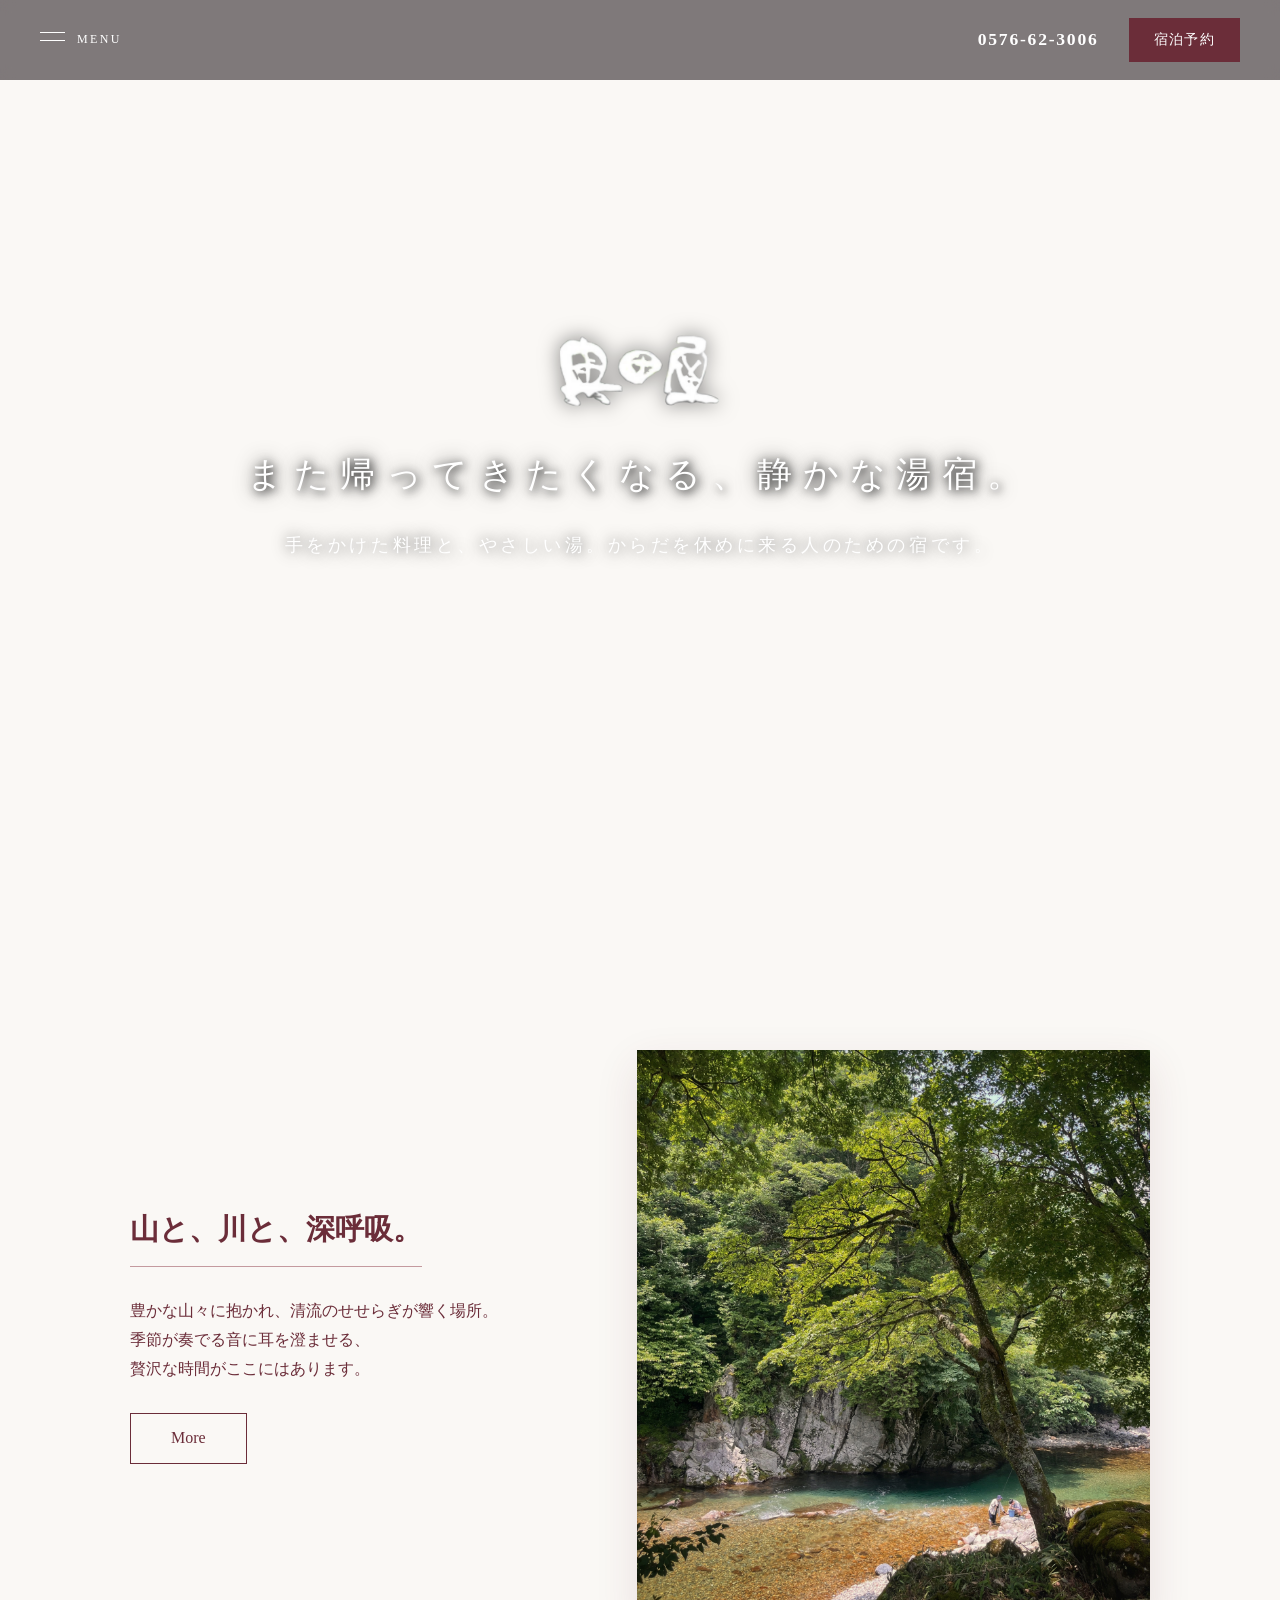
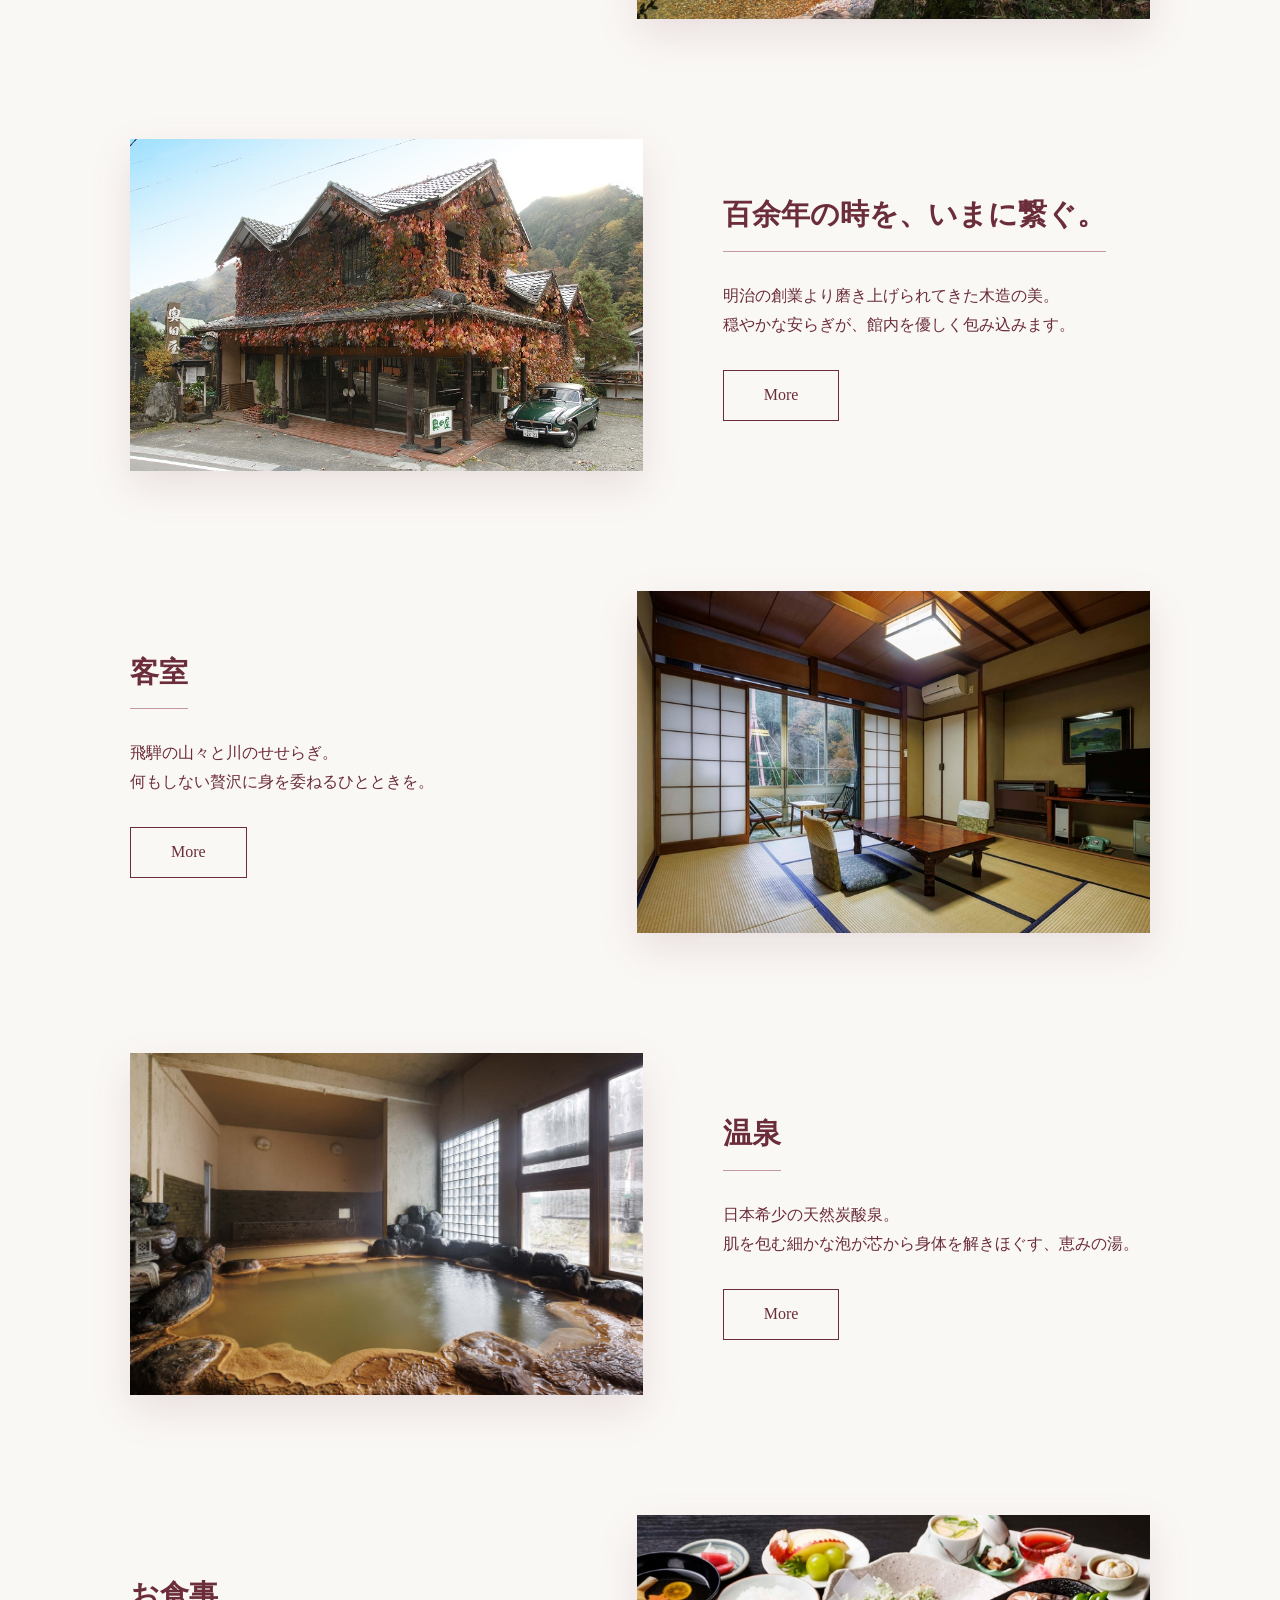
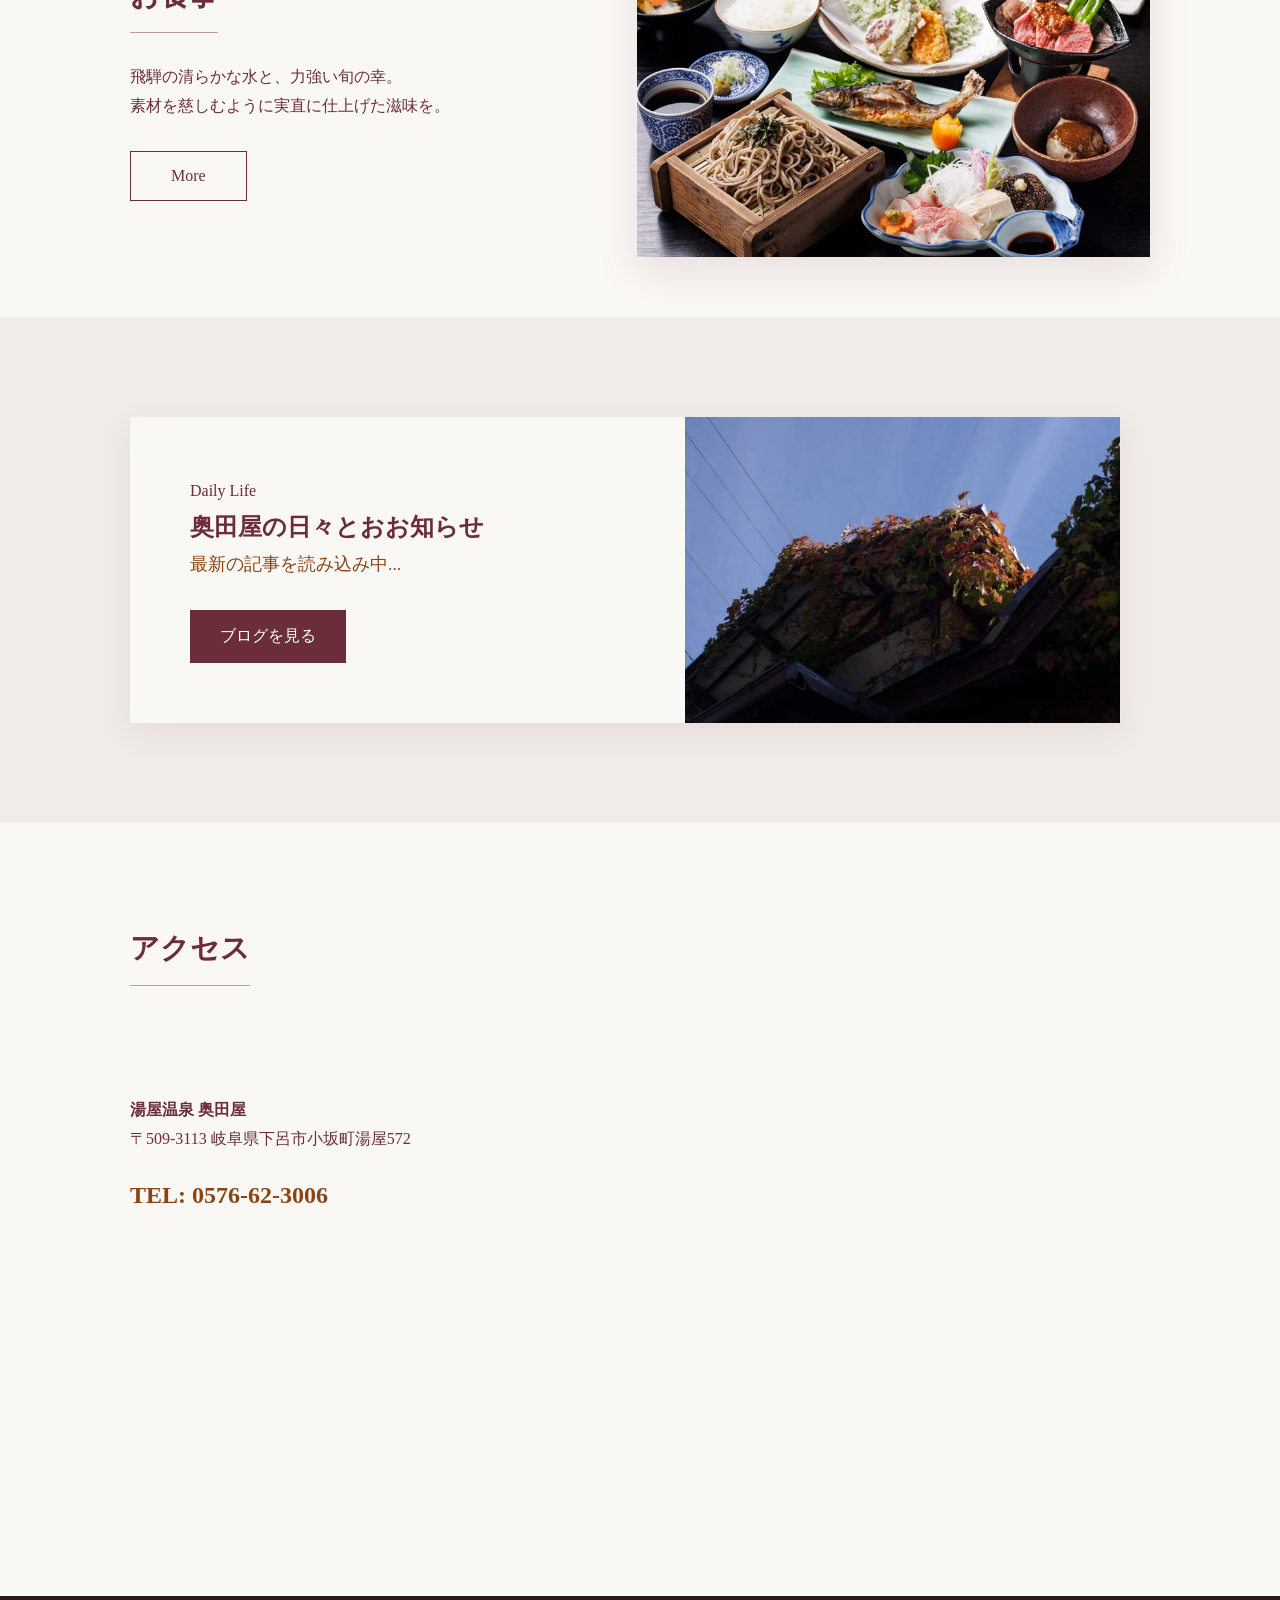
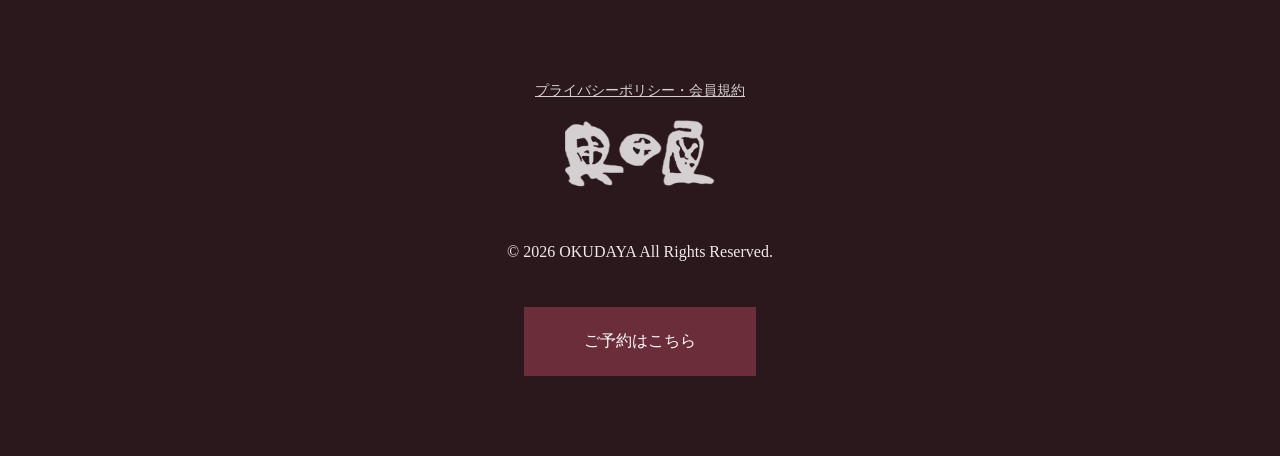
==== commit 74de171d: "フッター＆ポリシーhtml" ====
--- a/index.html
+++ b/index.html
@@ -171,6 +171,9 @@
     </main>
 
     <footer>
+        <div style="margin-bottom: 15px;">
+            <a href="privacy.html" style="color: #fff; opacity: 0.8; font-size: 0.85rem; text-decoration: underline;">プライバシーポリシー・会員規約</a>
+        </div>
         <div style="margin-bottom: 40px;">
             <img src="images/okudaya.png" alt="奥田屋" style="width: 150px; filter: brightness(0) invert(1); opacity: 0.8;">
         </div>
--- a/index.css
+++ b/index.css
@@ -1,19 +1,30 @@
-/* 1. 基本設定 */
-* { margin: 0; padding: 0; box-sizing: border-box; }
+/* ==========================================
+   1. 基本設定
+   ========================================== */
+* {
+    margin: 0;
+    padding: 0;
+    box-sizing: border-box;
+}
+
 body {
     font-family: "Yu Mincho", "Hiragino Mincho ProN", serif;
-    color: #333;
+    color: #6b2d39; /* あずき色 */
     line-height: 1.8;
-    background: #fff;
+    background: #faf8f5; /* 落ち着いた和風生成り背景 */
     overflow-x: hidden;
 }
 
-/* 2. ヘッダー */
+/* ==========================================
+   2. ヘッダー
+   ========================================== */
 .site-header {
     position: fixed;
-    top: 0; left: 0; width: 100%;
+    top: 0;
+    left: 0;
+    width: 100%;
     height: 80px;
-    background: rgba(0, 0, 0, 0.4);
+    background: rgba(26, 18, 20, 0.55);
     backdrop-filter: blur(8px);
     z-index: 1000;
     display: flex;
@@ -21,23 +32,74 @@
     padding: 0 40px;
     color: #fff;
 }
+
 .header-inner {
     width: 100%;
     display: flex;
     justify-content: space-between;
     align-items: center;
 }
-.menu-trigger { cursor: pointer; display: flex; align-items: center; gap: 12px; }
-.menu-icon { width: 25px; height: 1px; background: #fff; position: relative; }
-.menu-icon::before, .menu-icon::after { content: ""; position: absolute; width: 100%; height: 1px; background: #fff; }
+
+.menu-trigger {
+    cursor: pointer;
+    display: flex;
+    align-items: center;
+    gap: 12px;
+}
+
+.menu-icon {
+    width: 25px;
+    height: 1px;
+    background: #fff;
+    position: relative;
+}
+
+.menu-icon::before,
+.menu-icon::after {
+    content: "";
+    position: absolute;
+    width: 100%;
+    height: 1px;
+    background: #fff;
+}
+
 .menu-icon::before { top: -8px; }
 .menu-icon::after { bottom: 8px; }
-.menu-label { font-size: 0.75rem; letter-spacing: 0.2em; }
-.header-contact { display: flex; align-items: center; gap: 30px; }
-.header-tel { font-size: 1.1rem; font-weight: bold; letter-spacing: 0.1em; }
-.header-btn { background: #8b4513; color: #fff !important; padding: 10px 25px; font-size: 0.85rem; letter-spacing: 0.1em; text-decoration: none; }
-
-/* 3. ヒーロー・スライダー */
+
+.menu-label {
+    font-size: 0.75rem;
+    letter-spacing: 0.2em;
+}
+
+.header-contact {
+    display: flex;
+    align-items: center;
+    gap: 30px;
+}
+
+.header-tel {
+    font-size: 1.1rem;
+    font-weight: bold;
+    letter-spacing: 0.1em;
+}
+
+.header-btn {
+    background: #6b2d39;
+    color: #fff !important;
+    padding: 10px 25px;
+    font-size: 0.85rem;
+    letter-spacing: 0.1em;
+    text-decoration: none;
+    transition: background 0.3s;
+}
+
+.header-btn:hover {
+    background: #803342;
+}
+
+/* ==========================================
+   3. ヒーロー・スライダー
+   ========================================== */
 .hero {
     position: relative;
     height: 100vh;
@@ -48,14 +110,28 @@
     color: #fff;
     overflow: hidden;
 }
-.hero-slider { position: absolute; top: 0; left: 0; width: 100%; height: 100%; z-index: 0; }
+
+.hero-slider {
+    position: absolute;
+    top: 0;
+    left: 0;
+    width: 100%;
+    height: 100%;
+    z-index: 0;
+}
+
 .slide {
     position: absolute;
-    top: 0; left: 0; width: 100%; height: 100%;
-    background-size: cover; background-position: center;
+    top: 0;
+    left: 0;
+    width: 100%;
+    height: 100%;
+    background-size: cover;
+    background-position: center;
     opacity: 0;
     animation: fadeSlider 25s infinite;
 }
+
 .slide:nth-child(1) { animation-delay: 0s; }
 .slide:nth-child(2) { animation-delay: 5s; }
 .slide:nth-child(3) { animation-delay: 10s; }
@@ -70,78 +146,328 @@
     100% { opacity: 0; }
 }
 
-.hero-inner { position: relative; z-index: 2; padding: 0 20px; }
-.hero-logo img { width: 160px; margin-bottom: 25px; filter: drop-shadow(0 0 10px rgba(0,0,0,0.5)); }
-.main-copy { 
-    font-size: 2.2rem; letter-spacing: 0.3em; margin-bottom: 20px; font-weight: 400; 
-    text-shadow: 0 0 20px rgba(0,0,0,0.8), 2px 2px 10px rgba(0,0,0,0.9), -1px -1px 0 rgba(255,255,255,0.1);
-}
-.sub-copy { font-size: 1.1rem; letter-spacing: 0.2em; line-height: 2.2; text-shadow: 0 0 15px rgba(0,0,0,0.8); }
-
-/* 4. メニューオーバーレイ */
+.hero-inner {
+    position: relative;
+    z-index: 2;
+    padding: 0 20px;
+}
+
+.hero-logo img {
+    width: 160px;
+    margin-bottom: 25px;
+    filter: drop-shadow(0 0 10px rgba(0, 0, 0, 0.5));
+}
+
+.main-copy {
+    font-size: 2.2rem;
+    letter-spacing: 0.3em;
+    margin-bottom: 20px;
+    font-weight: 400;
+    text-shadow: 0 0 20px rgba(0, 0, 0, 0.8), 2px 2px 10px rgba(0, 0, 0, 0.9), -1px -1px 0 rgba(255, 255, 255, 0.1);
+}
+
+.sub-copy {
+    font-size: 1.1rem;
+    letter-spacing: 0.2em;
+    line-height: 2.2;
+    text-shadow: 0 0 15px rgba(0, 0, 0, 0.8);
+}
+
+/* ==========================================
+   4. メニューオーバーレイ
+   ========================================== */
 .menu-overlay {
     position: fixed;
-    top: 0; left: 0; width: 100%; height: 100%;
-    background: #1a1512; z-index: 2000;
-    opacity: 0; visibility: hidden;
+    top: 0;
+    left: 0;
+    width: 100%;
+    height: 100%;
+    background: #1f1416;
+    z-index: 2000;
+    opacity: 0;
+    visibility: hidden;
     transition: 0.5s cubic-bezier(0.2, 1, 0.2, 1);
 }
-.menu-overlay.is-open { opacity: 1; visibility: visible; }
-.menu-close-trigger { position: absolute; top: 40px; left: 40px; cursor: pointer; display: flex; align-items: center; gap: 12px; z-index: 2100; }
-.close-icon { width: 25px; height: 25px; position: relative; }
-.close-icon::before, .close-icon::after { content: ""; position: absolute; top: 50%; left: 0; width: 100%; height: 1px; background: #fff; }
+
+.menu-overlay.is-open {
+    opacity: 1;
+    visibility: visible;
+}
+
+.menu-close-trigger {
+    position: absolute;
+    top: 40px;
+    left: 40px;
+    cursor: pointer;
+    display: flex;
+    align-items: center;
+    gap: 12px;
+    z-index: 2100;
+}
+
+.close-icon {
+    width: 25px;
+    height: 25px;
+    position: relative;
+}
+
+.close-icon::before,
+.close-icon::after {
+    content: "";
+    position: absolute;
+    top: 50%;
+    left: 0;
+    width: 100%;
+    height: 1px;
+    background: #fff;
+}
+
 .close-icon::before { transform: rotate(45deg); }
 .close-icon::after { transform: rotate(-45deg); }
-.close-label { color: #fff; font-size: 0.75rem; letter-spacing: 0.2em; }
-.menu-flex-container { display: flex; height: 100%; align-items: center; padding: 0 10%; max-width: 1400px; margin: 0 auto; }
+
+.close-label {
+    color: #fff;
+    font-size: 0.75rem;
+    letter-spacing: 0.2em;
+}
+
+.menu-flex-container {
+    display: flex;
+    height: 100%;
+    align-items: center;
+    padding: 0 10%;
+    max-width: 1400px;
+    margin: 0 auto;
+}
+
 .menu-left { flex: 1.2; }
-.menu-left a { color: #fff; font-size: 2.2rem; display: block; margin-bottom: 25px; text-decoration: none; letter-spacing: 0.1em; transition: 0.3s; }
-.menu-left a:hover { color: #d2b48c; padding-left: 10px; }
-.menu-right { flex: 0.8; color: #fff; text-align: left; border-left: 1px solid rgba(255,255,255,0.1); padding-left: 60px; }
-.menu-sub-links a { color: rgba(255,255,255,0.6); display: block; margin-bottom: 15px; text-decoration: none; font-size: 0.85rem; }
-.tel { font-size: 2rem; color: #fff; text-decoration: none; font-weight: bold; }
-
-/* 5. 余白 & アニメーション設定 */
-main { margin-top: 150px; }
-section { padding: 200px 0; }
-
+
+.menu-left ul {
+    list-style: none;
+}
+
+.menu-left a {
+    color: #fff;
+    font-size: 2.2rem;
+    display: block;
+    margin-bottom: 25px;
+    text-decoration: none;
+    letter-spacing: 0.1em;
+    transition: 0.3s;
+}
+
+.menu-left a:hover {
+    color: #d8a0a8;
+    padding-left: 10px;
+}
+
+.menu-right {
+    flex: 0.8;
+    color: #fff;
+    text-align: left;
+    border-left: 1px solid rgba(255, 255, 255, 0.1);
+    padding-left: 60px;
+}
+
+.menu-sub-links a {
+    color: rgba(255, 255, 255, 0.6);
+    display: block;
+    margin-bottom: 15px;
+    text-decoration: none;
+    font-size: 0.85rem;
+}
+
+.menu-footer-info .label {
+    display: block;
+    font-size: 0.75rem;
+    letter-spacing: 0.2em;
+    color: rgba(255, 255, 255, 0.5);
+    margin-bottom: 5px;
+}
+
+.tel {
+    font-size: 2rem;
+    color: #fff;
+    text-decoration: none;
+    font-weight: bold;
+}
+
+/* ==========================================
+   5. 余白設定（余白の重複とズレを解消）
+   ========================================== */
+/* ヒーロー画像直後の最初のセクション（自然）の上余白だけを広げる */
+main > .alternating-section:first-child {
+    padding-top: 150px; /* ここでお好みの広さに調整（例: 80px〜120px） */
+}
+
+/* 通常の交代セクション（山と川、歴史、客室など）の間隔は狭く設定 */
+.alternating-section {
+    padding: 60px 0; /* 狭くしたい数値（お好みで30px〜50pxに調整） */
+}
+
+/* 【追加】ブログやお知らせ・アクセスセクションの余白は広く（100px）保持 */
+section.home-news-section,
+section.blog-section,
+section.access-section,
+section#access,
+#access {
+    padding: 100px 0 !important; /* 確実に100pxを優先適用 */
+}
+
+/* 内部要素の末尾余白によるズレを防ぐ構造化 */
+.section-container {
+    max-width: 1100px;
+    margin: 0 auto;
+    display: flex;
+    align-items: center;
+    gap: 80px;
+    padding: 0 40px;
+}
+
+.section-container.reverse {
+    flex-direction: row-reverse;
+}
+
+.text-content {
+    flex: 1;
+    color: #6b2d39;
+}
+
+/* テキスト内部の末尾マージン消去処理 */
+.text-content > *:last-child {
+    margin-bottom: 0;
+}
+
+.image-box {
+    flex: 1.2;
+}
+
+.image-box img {
+    width: 100%;
+    box-shadow: 0 15px 40px rgba(107, 45, 57, 0.12);
+    display: block;
+}
+
+.section-title {
+    font-size: 1.8rem;
+    margin-bottom: 30px;
+    color: #6b2d39;
+    border-bottom: 1px solid #c49a9f;
+    display: inline-block;
+    padding-bottom: 10px;
+}
+
+.text-content p {
+    margin-bottom: 0;
+}
+
+.btn-more {
+    display: inline-block;
+    margin-top: 30px;
+    padding: 10px 40px;
+    border: 1px solid #6b2d39;
+    color: #6b2d39;
+    text-decoration: none;
+    transition: 0.3s;
+}
+
+.btn-more:hover {
+    background: #6b2d39;
+    color: #fff;
+}
+/* ==========================================
+   6. アニメーション（スクロール復帰対応）
+   ========================================== */
 .reveal {
     opacity: 0;
     transform: translateY(60px);
     transition: opacity 1.5s cubic-bezier(0.25, 0.46, 0.45, 0.94), 
                 transform 1.5s cubic-bezier(0.25, 0.46, 0.45, 0.94);
 }
+
 .reveal.is-visible {
     opacity: 1;
     transform: translateY(0);
 }
 
-/* 6. レイアウト設定 */
-.section-container { max-width: 1100px; margin: 0 auto; display: flex; align-items: center; gap: 80px; padding: 0 40px; }
-.section-container.reverse { flex-direction: row-reverse; }
-.text-content { flex: 1; }
-.image-box { flex: 1.2; }
-.image-box img { width: 100%; box-shadow: 0 15px 40px rgba(0,0,0,0.1); }
-.section-title { font-size: 1.8rem; margin-bottom: 30px; color: #8b4513; border-bottom: 1px solid #d2b48c; display: inline-block; padding-bottom: 10px; }
-.btn-more { display: inline-block; margin-top: 30px; padding: 10px 40px; border: 1px solid #8b4513; color: #8b4513; text-decoration: none; transition: 0.3s; }
-.btn-more:hover { background: #8b4513; color: #fff; }
-
-/* 7. お知らせ & フッター */
-.home-news-section { background: #f9f7f5; }
-.news-banner { display: flex; background: #fff; box-shadow: 0 10px 30px rgba(0,0,0,0.05); }
-.news-banner-text { padding: 60px; flex: 1; }
-.news-banner-img { flex: 1; overflow: hidden; }
-.news-banner-img img { width: 100%; height: 100%; object-fit: cover; }
-.btn-primary { display: inline-block; background: #8b4513; color: #fff; padding: 12px 30px; text-decoration: none; }
-footer { background: #1a1512; color: #fff; padding: 80px 0; text-align: center; }
-.btn-reserve { display: inline-block; background: #8b4513; color: #fff; padding: 20px 60px; margin-top: 40px; text-decoration: none; }
-
-/* 8. レスポンシブ */
+/* ==========================================
+   7. お知らせ & フッター
+   ========================================== */
+.home-news-section {
+    background: #f1ece8;
+    padding: 80px 0;
+}
+
+.news-banner {
+    display: flex;
+    background: #faf8f5;
+    box-shadow: 0 10px 30px rgba(107, 45, 57, 0.08);
+}
+
+.news-banner-text {
+    padding: 60px;
+    flex: 1;
+    color: #6b2d39;
+}
+
+.news-banner-img {
+    flex: 1;
+    overflow: hidden;
+}
+
+.news-banner-img img {
+    width: 100%;
+    height: 100%;
+    object-fit: cover;
+    display: block;
+}
+
+.btn-primary {
+    display: inline-block;
+    background: #6b2d39;
+    color: #fff;
+    padding: 12px 30px;
+    text-decoration: none;
+    transition: background 0.3s;
+}
+
+.btn-primary:hover {
+    background: #803342;
+}
+
+footer {
+    background: #2b181c;
+    color: #f3e8ea;
+    padding: 80px 0;
+    text-align: center;
+}
+
+.btn-reserve {
+    display: inline-block;
+    background: #6b2d39;
+    color: #fff;
+    padding: 20px 60px;
+    margin-top: 40px;
+    text-decoration: none;
+    transition: background 0.3s;
+}
+
+.btn-reserve:hover {
+    background: #803342;
+}
+
+/* ==========================================
+   8. レスポンシブ
+   ========================================== */
 @media (max-width: 768px) {
-    main { margin-top: 80px; }
-    section { padding: 100px 0; }
+    main { margin-top: 0; }
+    .alternating-section { padding: 40px 0; }
     .site-header { height: 70px; padding: 0 20px; }
     .header-tel { display: none; }
-    .section-container, .section-container.reverse { flex-direction: column; text-align: center; gap: 40px; }
+    .section-container, .section-container.reverse {
+        flex-direction: column;
+        text-align: center;
+        gap: 30px;
+    }
     .main-copy { font-size: 1.5rem; }
 }
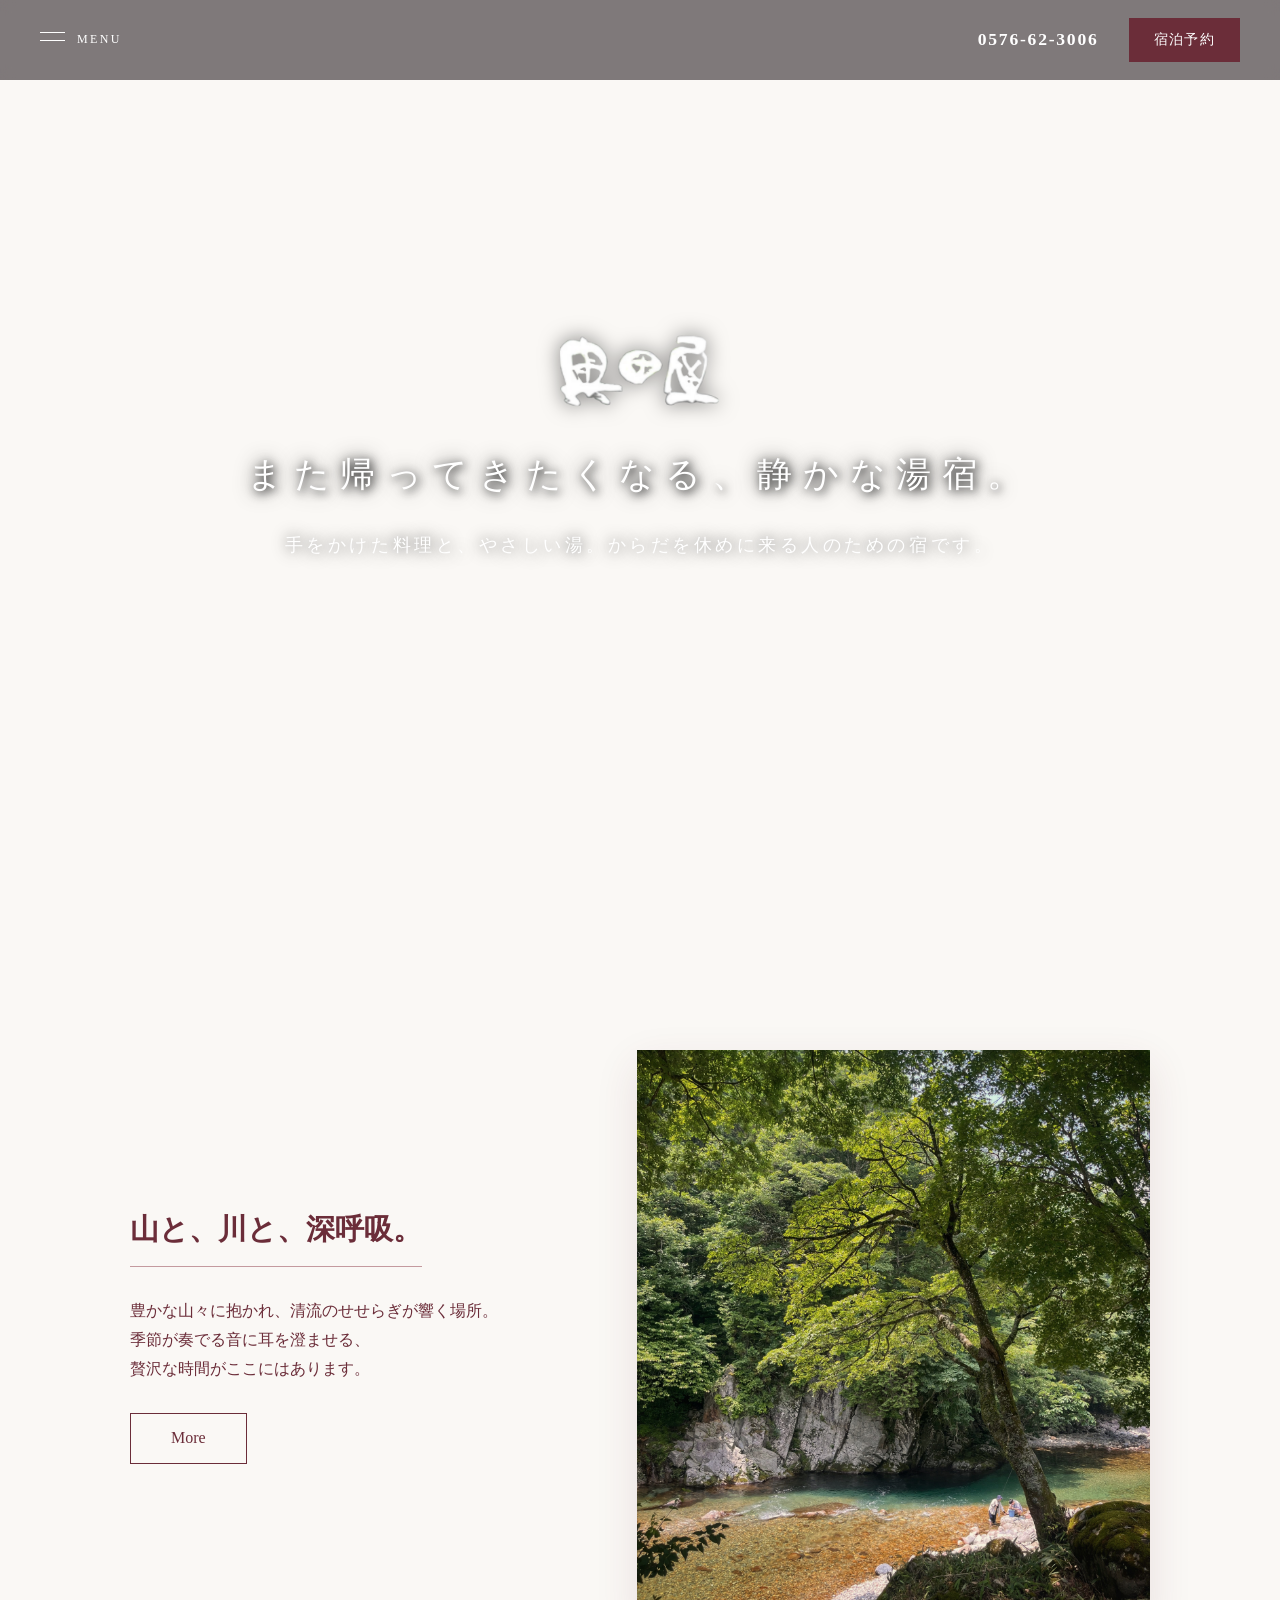
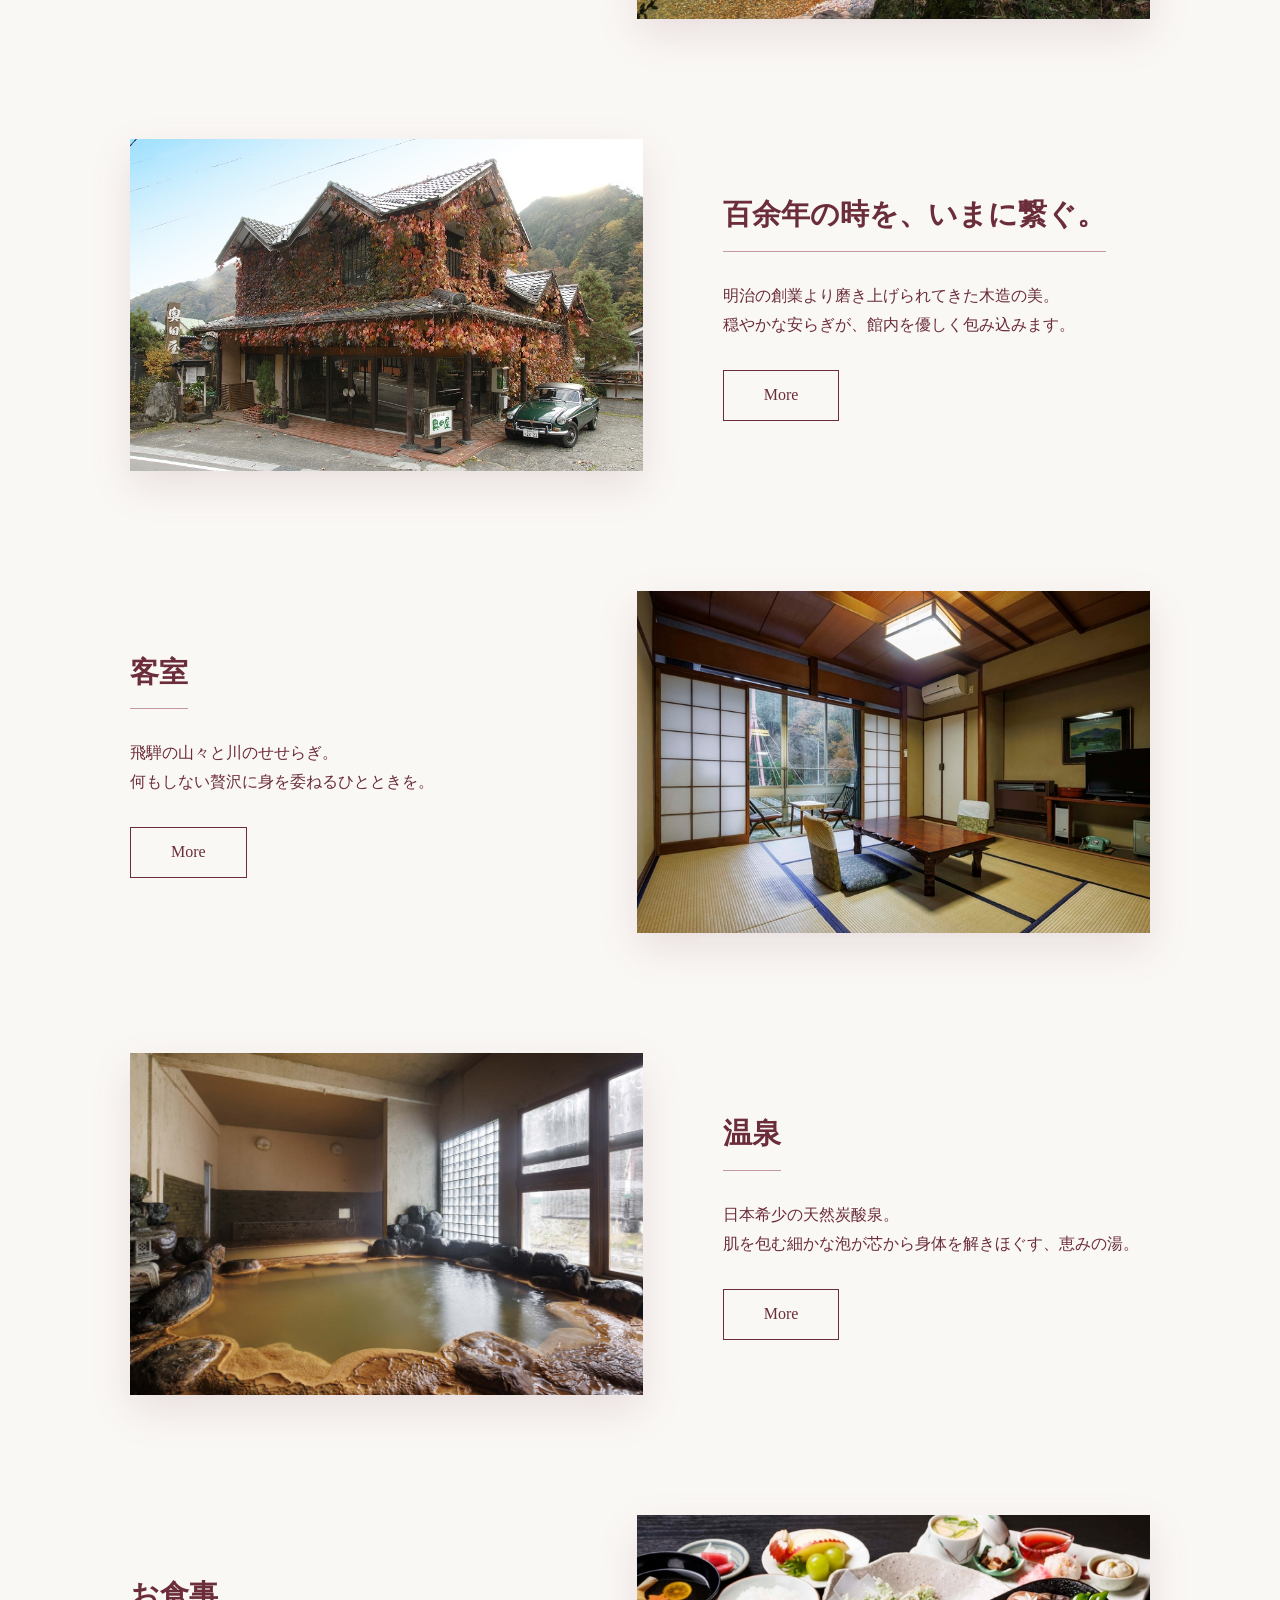
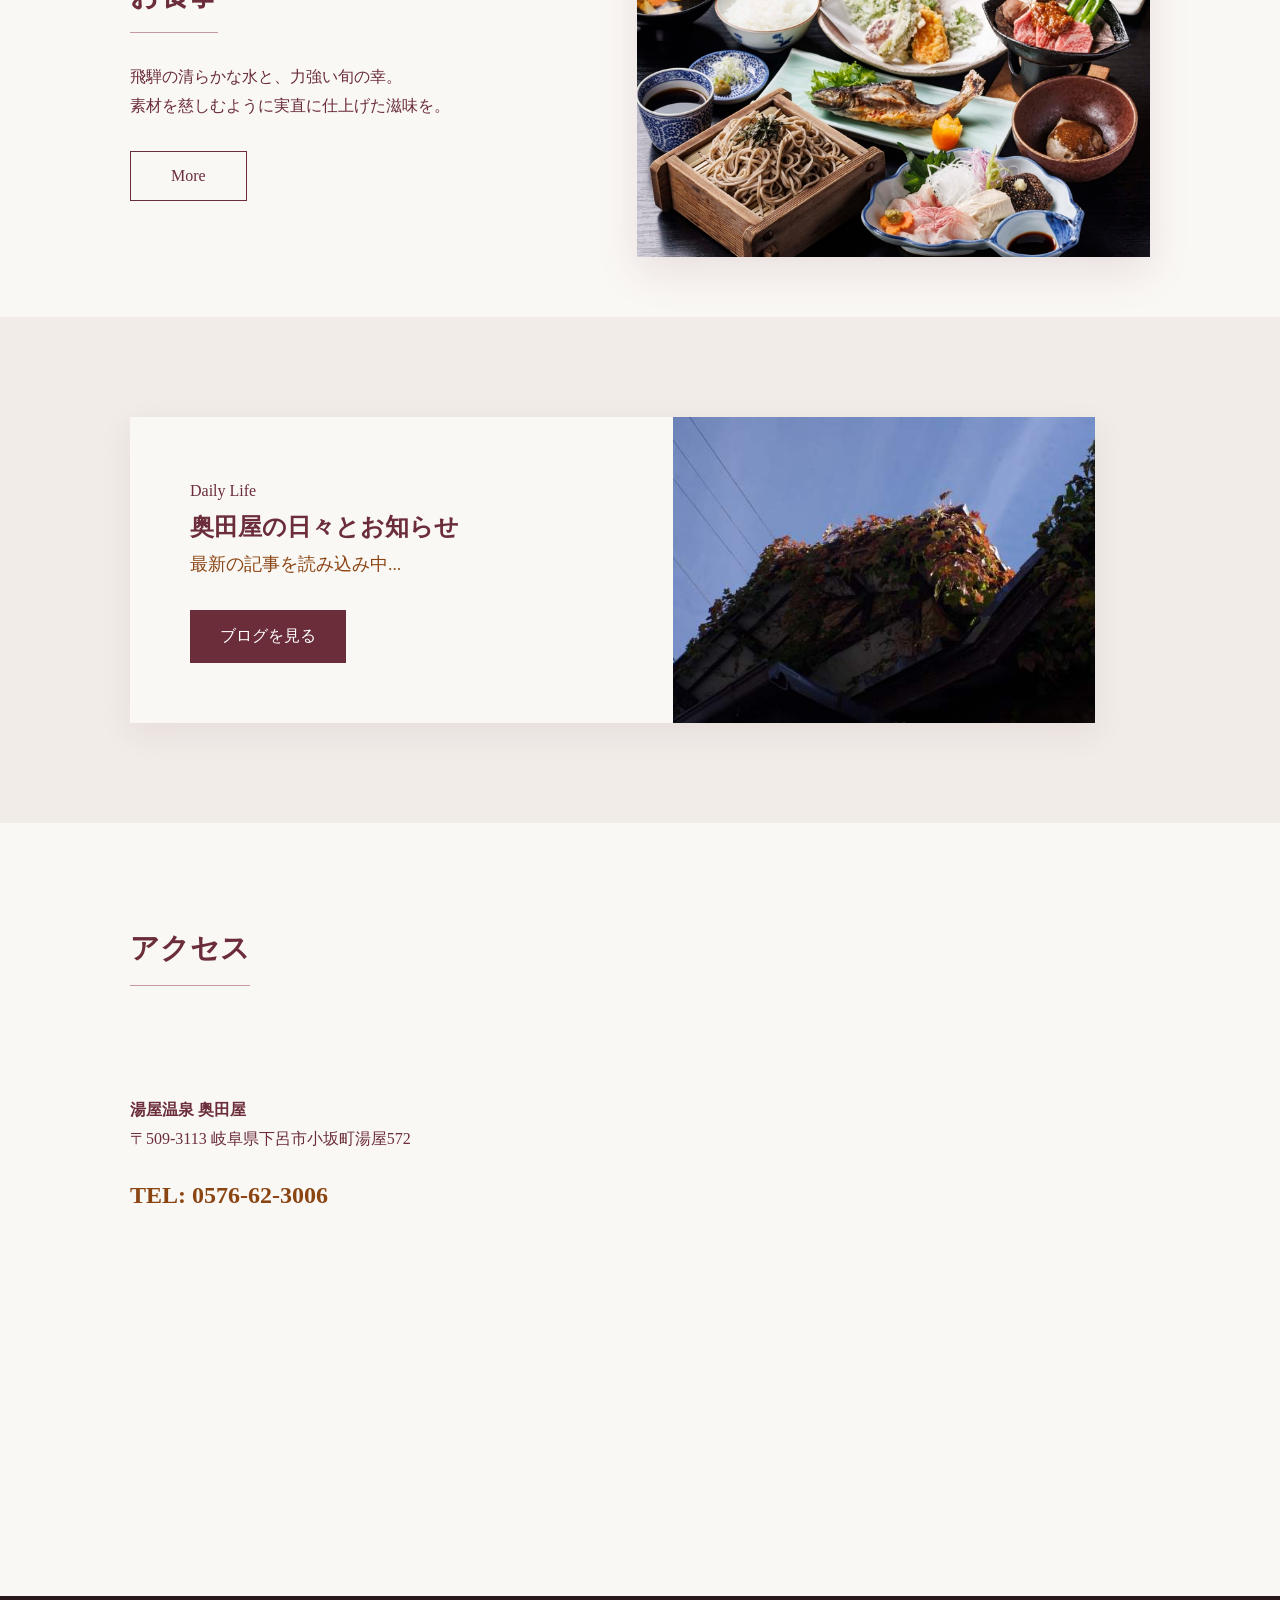
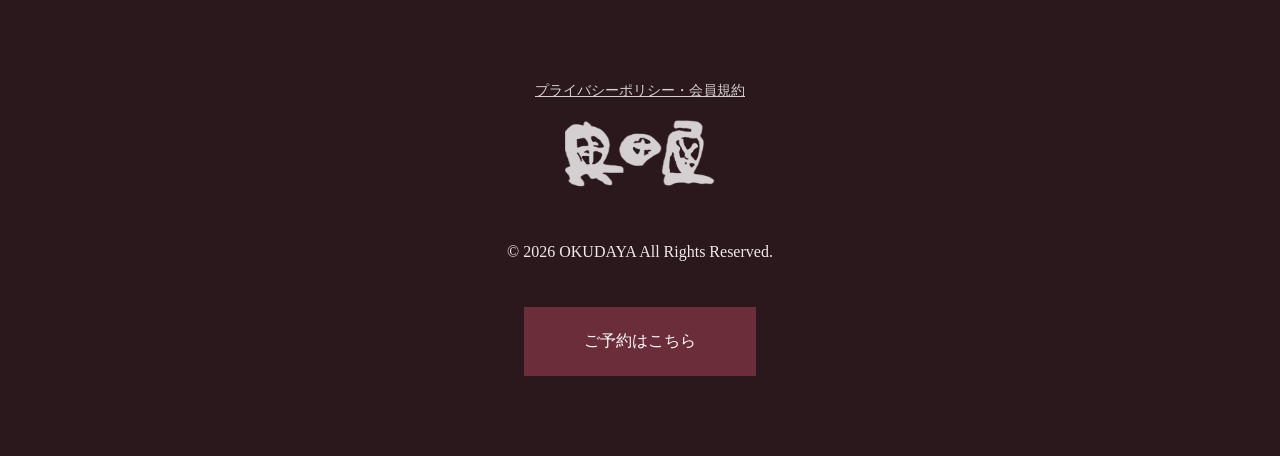
==== commit 7a938e94: "既存予約ページに飛ぶ" ====
--- a/index.html
+++ b/index.html
@@ -1,4 +1,3 @@
-
 <!DOCTYPE html>
 <html lang="ja">
 <head>
@@ -6,9 +5,21 @@
     <meta name="viewport" content="width=device-width, initial-scale=1.0" />
     <title>奥田屋｜また帰ってきたくなる、静かな湯宿。</title>
     <link rel="stylesheet" href="index.css">
+
+    <!-- Google Analytics4 (GA4) -->
+    <script async src="https://www.googletagmanager.com/gtag/js?id=G-5800Y1VJR6"></script>
+    <script>
+      window.dataLayer = window.dataLayer || [];
+      function gtag(){dataLayer.push(arguments);}
+      gtag('js', new Date());
+
+      gtag('config', 'G-5800Y1VJR6');
+    </script>
+    <!-- /Google Analytics4 -->
 </head>
 <body>
 
+    <!-- フルスクリーンメニュー -->
     <div id="full-menu" class="menu-overlay">
         <div class="menu-close-trigger" onclick="closeMenu()">
             <div class="close-icon"></div>
@@ -23,23 +34,24 @@
                     <li><a href="onsen.html">温泉</a></li>
                     <li><a href="food.html">お料理</a></li>
                     <li><a href="news.html">お知らせ</a></li>
-                    <li><a href="reserve.html">宿泊予約</a></li>
+                    <li><a href="https://ssl.mountaintrad.co.jp/--okudaya/" target="_blank" rel="noopener noreferrer">宿泊予約</a></li>
                     <li><a href="#access" onclick="closeMenu()">アクセス</a></li>
                 </ul>
             </div>
             <div class="menu-right">
                 <div class="menu-sub-links">
-                    <a href="reserve.html">宿泊予約・料金計算</a>
-                    <a href="http://www.okudaya.jp/">奥田屋公式サイト</a>
+                    <a href="https://ssl.mountaintrad.co.jp/--okudaya/" target="_blank" rel="noopener noreferrer">宿泊予約・料金計算</a>
+                    <a href="https://ssl.mountaintrad.co.jp/--okudaya/support.html" target="_blank" rel="noopener noreferrer">お問い合わせ</a>
                 </div>
                 <div class="menu-footer-info">
                     <span class="label">RESERVATION</span>
-                    <a href="tel:0576-62-3006" class="tel">0576-62-3006</a>
+                    <a href="tel:0576623006" class="tel">0576-62-3006</a>
                 </div>
             </div>
         </div>
     </div>
 
+    <!-- ヘッダー -->
     <header class="site-header">
         <div class="header-inner">
             <div class="menu-trigger" onclick="openMenu()">
@@ -47,12 +59,13 @@
                 <span class="menu-label">MENU</span>
             </div>
             <div class="header-contact">
-                <span class="header-tel">0576-62-3006</span>
-                <a href="reserve.html" class="header-btn">宿泊予約</a>
+                <a href="tel:0576623006" class="header-tel" style="color: inherit; text-decoration: none;">0576-62-3006</a>
+                <a href="https://ssl.mountaintrad.co.jp/--okudaya/" class="header-btn" target="_blank" rel="noopener noreferrer">宿泊予約</a>
             </div>
         </div>
     </header>
 
+    <!-- ヒーローセクション -->
     <section class="hero">
         <div class="hero-slider">
             <div class="slide" style="background-image: url('images/nature.jpg');"></div>
@@ -68,7 +81,9 @@
         </div>
     </section>
 
+    <!-- メインコンテンツ -->
     <main>
+        <!-- 1. 自然 -->
         <section class="alternating-section">
             <div class="section-container">
                 <div class="text-content reveal">
@@ -82,6 +97,7 @@
             </div>
         </section>
 
+        <!-- 2. 歴史 -->
         <section class="alternating-section">
             <div class="section-container reverse">
                 <div class="text-content reveal">
@@ -95,6 +111,7 @@
             </div>
         </section>
 
+        <!-- 3. 客室 -->
         <section class="alternating-section">
             <div class="section-container">
                 <div class="text-content reveal">
@@ -108,6 +125,7 @@
             </div>
         </section>
 
+        <!-- 4. 温泉 -->
         <section class="alternating-section">
             <div class="section-container reverse">
                 <div class="text-content reveal">
@@ -121,6 +139,7 @@
             </div>
         </section>
 
+        <!-- 5. お食事 -->
         <section class="alternating-section">
             <div class="section-container">
                 <div class="text-content reveal">
@@ -134,12 +153,13 @@
             </div>
         </section>
 
+        <!-- 6. ブログ・お知らせ -->
         <section class="home-news-section">
             <div class="section-container">
                 <div class="news-banner reveal">
                     <div class="news-banner-text">
                         <span class="sub-title">Daily Life</span>
-                        <h2>奥田屋の日々とおお知らせ</h2>
+                        <h2>奥田屋の日々とお知らせ</h2>
                         <div id="latest-news-ticker" style="margin-bottom: 30px;">
                             <p style="font-size: 1.1rem; color: #8b4513;">最新の記事を読み込み中...</p>
                         </div>
@@ -152,17 +172,20 @@
             </div>
         </section>
 
-        <section id="access">
+        <!-- 7. アクセス -->
+        <section id="access" class="access-section">
             <div class="section-container reveal" style="flex-direction: column; align-items: flex-start;">
                 <h2 class="section-title">アクセス</h2>
                 <div style="width: 100%; display: flex; gap: 40px; flex-wrap: wrap;">
                     <div class="text-content">
                         <p><strong>湯屋温泉 奥田屋</strong></p>
                         <p>〒509-3113 岐阜県下呂市小坂町湯屋572</p>
-                        <p style="margin: 20px 0; font-size: 1.5rem; font-weight: bold; color: #8b4513;">TEL: 0576-62-3006</p>
+                        <p style="margin: 20px 0; font-size: 1.5rem; font-weight: bold; color: #8b4513;">
+                            <a href="tel:0576623006" style="color: inherit; text-decoration: none;">TEL: 0576-62-3006</a>
+                        </p>
                     </div>
                     <div style="flex: 1.5; min-width: 300px; height: 400px;">
-                        <iframe src="https://www.google.com/maps/embed?pb=!1m18!1m12!1m3!1d3234.33234208226!2d137.288219!3d35.914264!2m3!1f0!2f0!3f0!3m2!1i1024!2i768!4f13.1!3m3!1m2!1s0x6002dd34b8c9c43d%3A0xc68e7b9260655554!2z5aWl55Sw5bGL!5e0!3m2!1sja!2sjp!4v1710000000000" 
+                        <iframe src="https://www.google.com/maps/embed?pb=!1m18!1m12!1m3!1d3234.33234208226!2d137.288219!3d35.914264!2m3!1f0!2f0!3f0!3m2!1i1024!2i768!4f13.1!3m3!1m2!1s0x6002dd34b8c9c43d%3A0xc68e7b9260655554!2z5aWl55Sw5bGL!5e0!3m2!1sja!2sjp!4v1710000000000"
                         width="100%" height="100%" style="border:0;" allowfullscreen="" loading="lazy"></iframe>
                     </div>
                 </div>
@@ -170,6 +193,7 @@
         </section>
     </main>
 
+    <!-- フッター -->
     <footer>
         <div style="margin-bottom: 15px;">
             <a href="privacy.html" style="color: #fff; opacity: 0.8; font-size: 0.85rem; text-decoration: underline;">プライバシーポリシー・会員規約</a>
@@ -177,10 +201,11 @@
         <div style="margin-bottom: 40px;">
             <img src="images/okudaya.png" alt="奥田屋" style="width: 150px; filter: brightness(0) invert(1); opacity: 0.8;">
         </div>
-        <p>© 2026 OKUDAYA All Rights Reserved.</p>
-        <a href="reserve.html" class="btn-reserve">ご予約はこちら</a>
+        <p>&copy; 2026 OKUDAYA All Rights Reserved.</p>
+        <a href="https://ssl.mountaintrad.co.jp/--okudaya/" class="btn-reserve" target="_blank" rel="noopener noreferrer">ご予約はこちら</a>
     </footer>
 
+    <!-- JavaScript -->
     <script>
         function openMenu() { document.getElementById('full-menu').classList.add('is-open'); }
         function closeMenu() { document.getElementById('full-menu').classList.remove('is-open'); }
@@ -189,7 +214,7 @@
         const observerOptions = {
             root: null,
             rootMargin: '0px',
-            threshold: 0.1 
+            threshold: 0.1
         };
 
         const observer = new IntersectionObserver((entries) => {
@@ -226,4 +251,4 @@
         getLatestNews();
     </script>
 </body>
-</html>
+</html>
